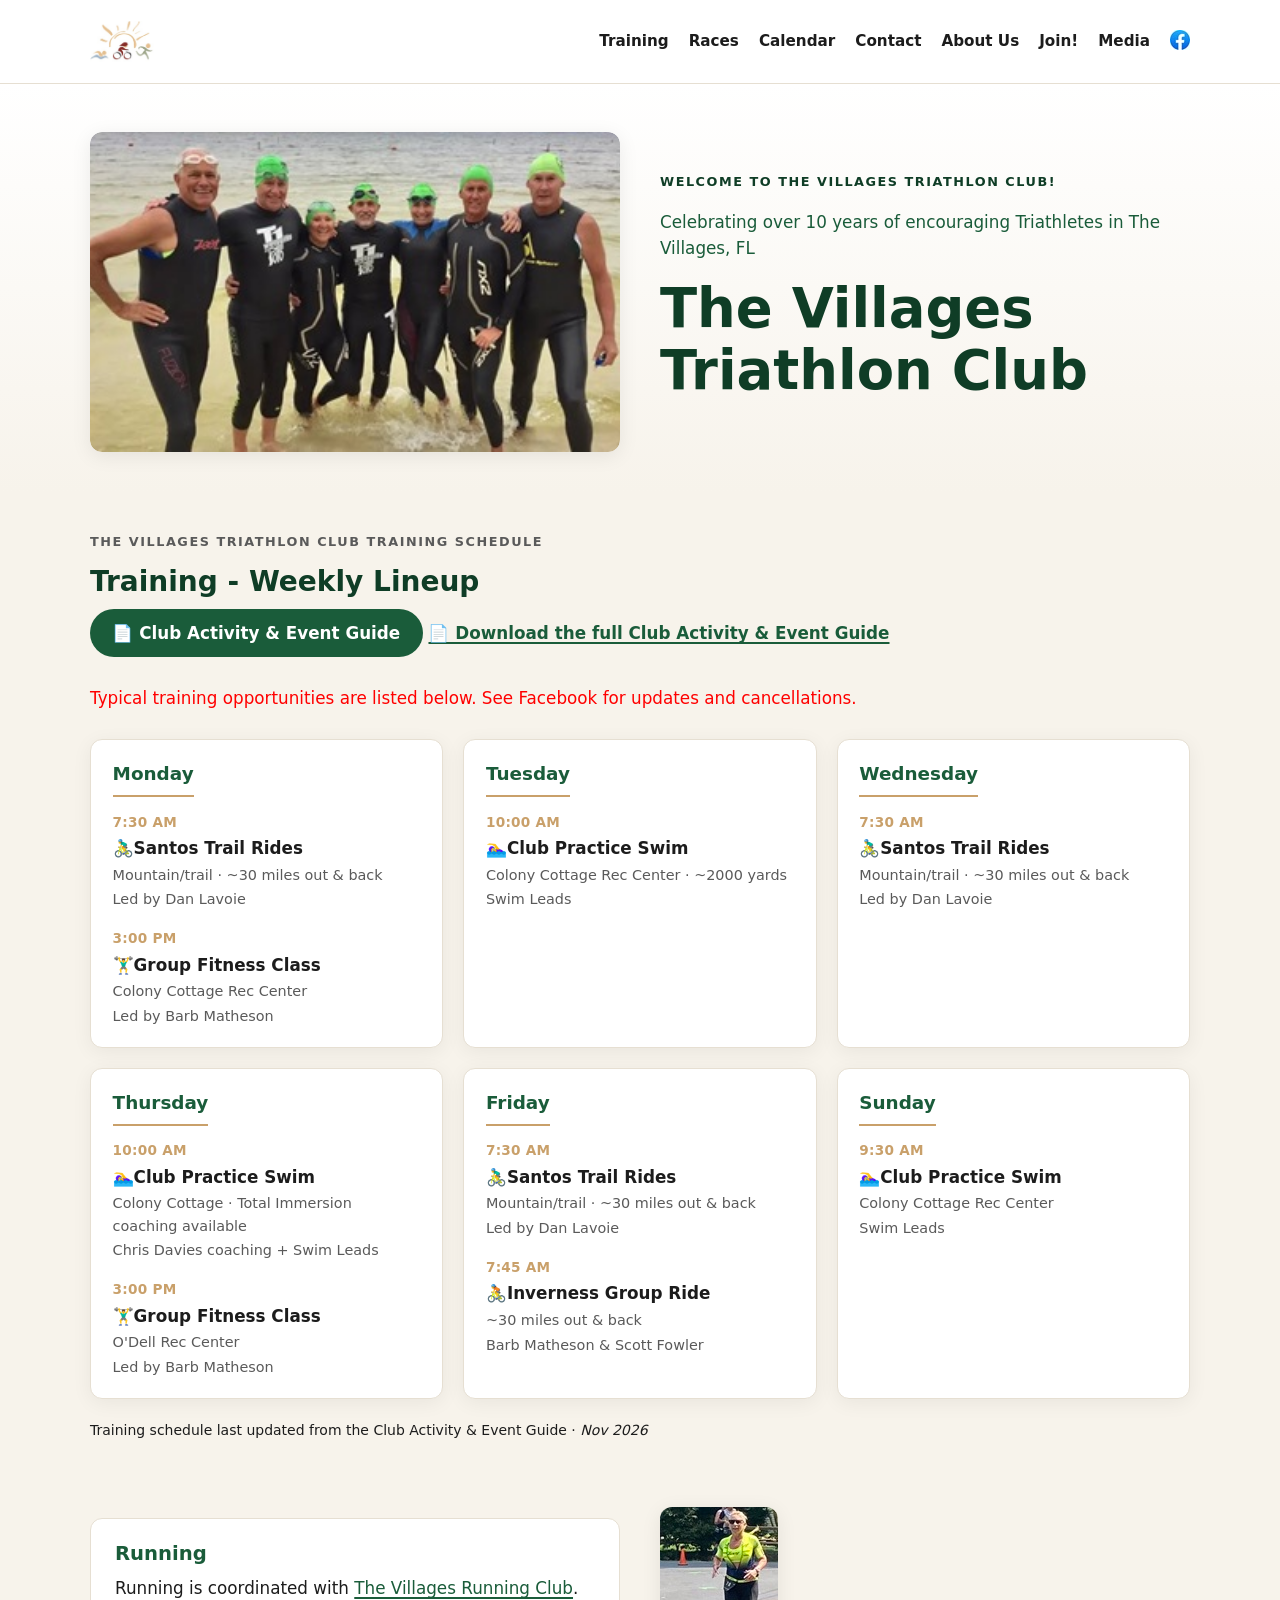
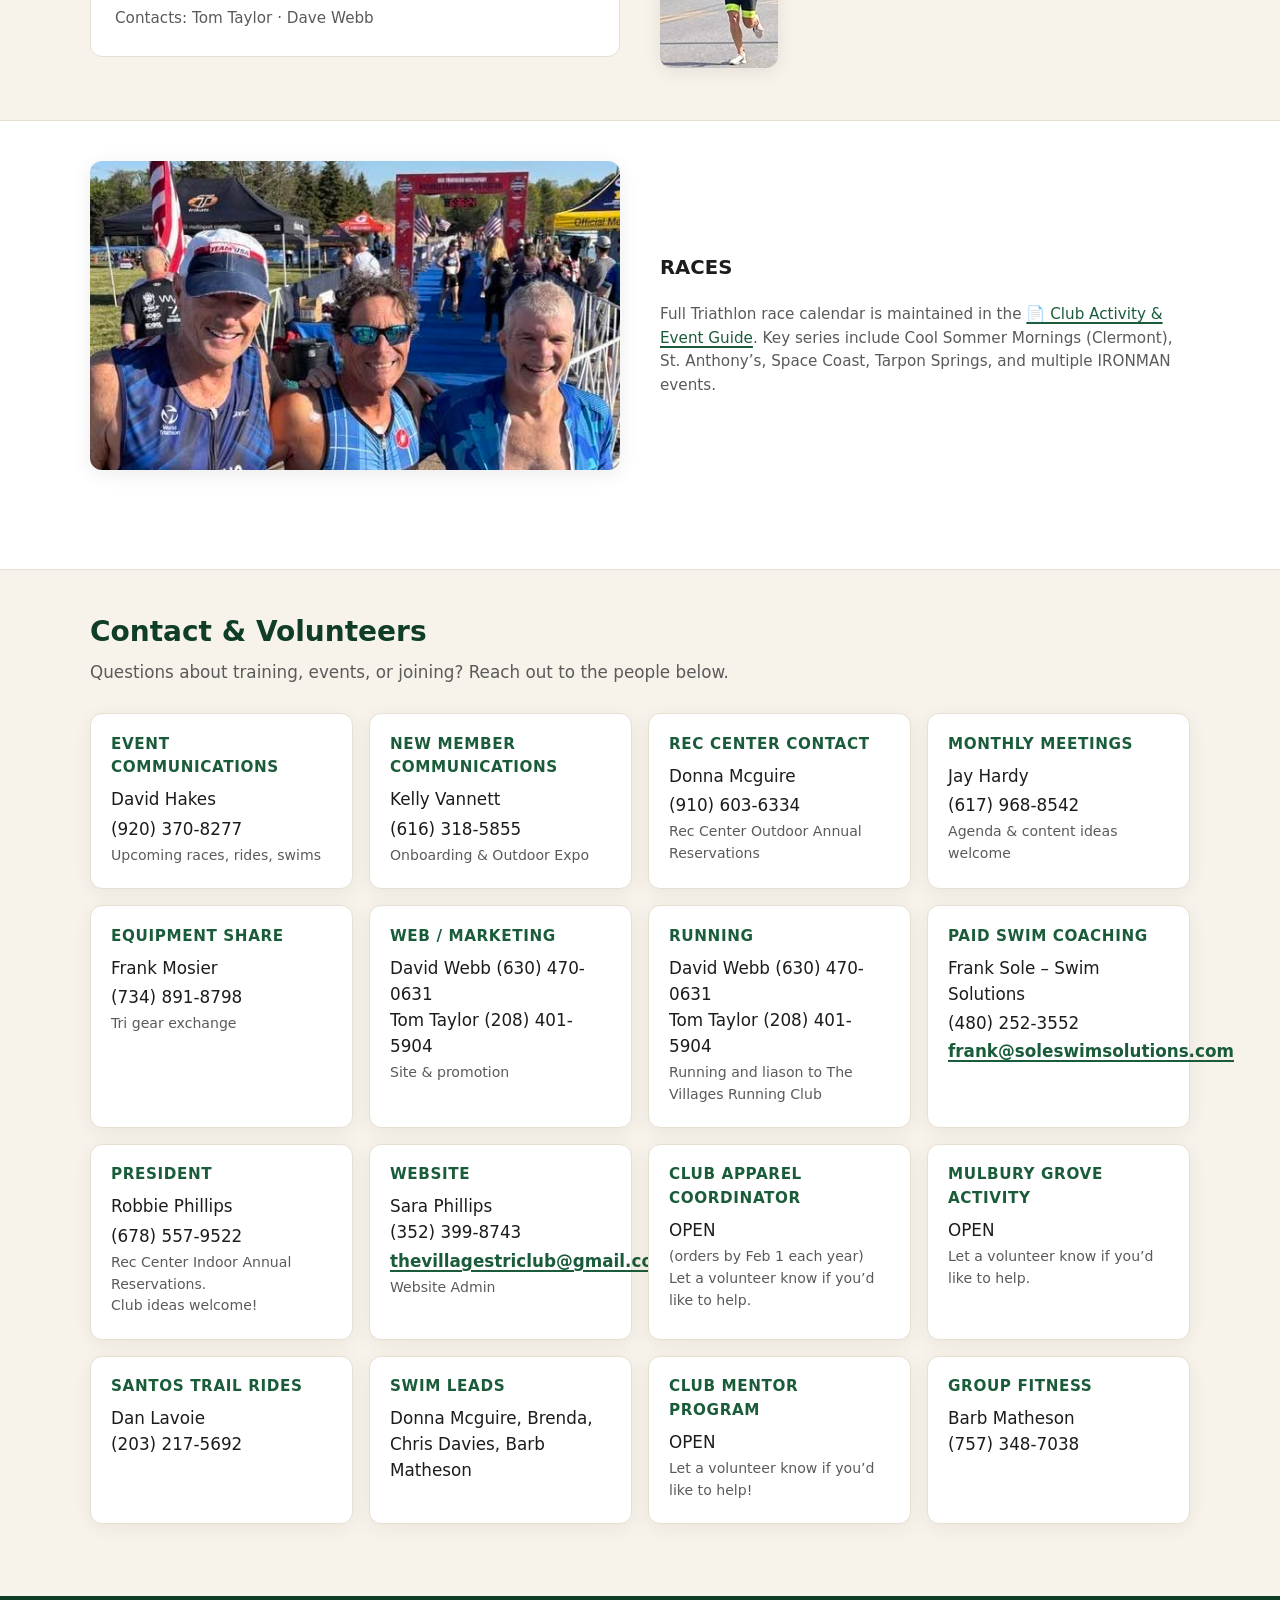
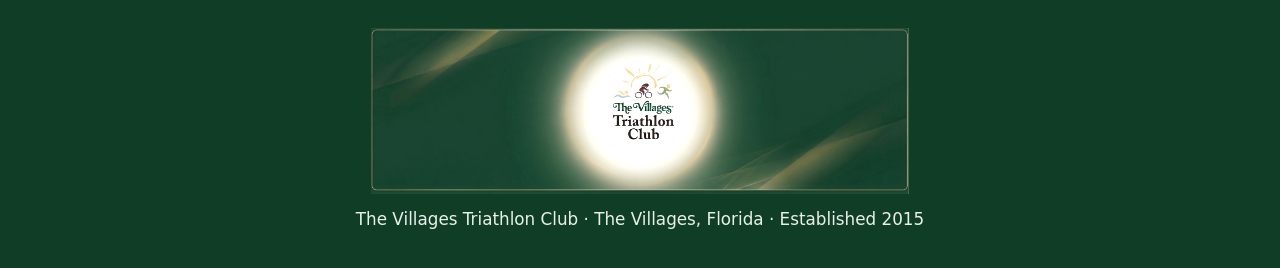
==== index.html @ 9a983a46 "Modify training schedule display in index.html Updated the training schedule text and formatting in " ====
<!DOCTYPE html>
<html lang="en">
<head>
  <meta charset="UTF-8">
  <meta name="viewport" content="width=device-width, initial-scale=1.0">
  <title>The Villages Triathlon Club</title>
  <meta name="description" content="The Villages Triathlon Club - Triathlon Club in The Villages, FL">
  <link rel="stylesheet" href="styles.css">
  <link rel="icon" href="trilogo1.jpg" type="image/jpeg">
</head>

<body>
  <header class="site-header">
    <div class="container header-inner">
      <a href="#" class="logo-link">
        <img src="trilogo1.jpg" alt="The Villages Triathlon Club logo" class="logo" width="180" height="180">
      </a>
<nav class="main-nav">
  <a href="#schedule">Training</a>
  <a href="#races">Races</a>
  <a href="calendar.html">Calendar</a>
  <a href="#contact">Contact</a>
  <a href="join.html#aboutus">About Us</a>
  <a href="join.html#join">Join!</a>
  <a href="media.html">Media</a>
  <a href="https://www.facebook.com/groups/670058983139397/" target="_blank" rel="noopener" class="facebook-link" title="Join us on Facebook">
      <img src="facebook.jfif" alt="Facebook" height="20" width="20">
  </a>
</nav>
    </div>
  </header>

  <main>
<section class="hero">
  <div class="container hero-grid">
<!-- LEFT COLUMN - photo slideshow -->
<div class="hero-photo">
  <div class="slideshow">
    <img src="clubpic1.jpeg" alt="The Villages Triathlon Club Tri" class="slide active">
    <img src="clubpic2.jpeg" alt="The Villages Triathlon Club photo" class="slide">
    <img src="clubpic3.jpeg" alt="The Villages Triathlon Club photo" class="slide">
    <img src="clubpic4.jpeg" alt="The Villages Triathlon Club photo" class="slide">
    <img src="clubpic5.jpeg" alt="The Villages Triathlon Club photo" class="slide">
    <img src="clubpic6.jpeg" alt="The Villages Triathlon Club group" class="slide">
    <img src="clubpic7.jpeg" alt="The Villages Triathlon Club members" class="slide">
    <img src="clubpic8.jpeg" alt="The Villages Triathlon Club picture" class="slide">
    <img src="clubpic9.jpeg" alt="The Villages Triathlon Club race" class="slide">
    <!-- Add more <img> lines for additional photos -->
  </div>
</div>

    <!-- RIGHT COLUMN - text -->
    <div class="hero-text">
      <p style="color:#0f3d26;" class="eyebrow">Welcome to The Villages Triathlon Club! </p>
      
      <p style="color:#1a5c3a;">Celebrating over 10 years of encouraging Triathletes in The Villages, FL</p>
      <h1>The Villages Triathlon Club</h1>
    
    </div>
  </div>
</section>

    <section id="schedule" class="schedule">
      <div class="container">
        <p class="eyebrow">THE VILLAGES TRIATHLON CLUB TRAINING SCHEDULE</p>
        <h2>Training - Weekly Lineup</h2>
        <p class="section-note"><b>
  <a href="https://raw.githubusercontent.com/thevillagestriclub/thevillagestriclub.github.io/main/Club%20Activity%20and%20Event%20Guide.docx" class="btn">📄 Club Activity &amp; Event Guide</a>
          <a href="https://raw.githubusercontent.com/thevillagestriclub/thevillagestriclub.github.io/main/Club%20Activity%20and%20Event%20Guide.docx" 
     download>
    📄 Download the full Club Activity &amp; Event Guide
  </a></b>
</p>
        <p class="section-note" style="color: red;">Typical training opportunities are listed below. See Facebook for updates and cancellations.</p>

        <div class="day-grid">
          <!-- Monday -->
          <article class="day-card">
            <h3>Monday</h3>
            <ul class="activity-list">
              <li>
                <span class="time">7:30 AM</span>
                <strong>🚴‍♂️Santos Trail Rides</strong>
                <span class="detail">Mountain/trail · ~30 miles out &amp; back</span>
                <span class="lead">Led by Dan Lavoie</span>
              </li>
              <li>
                <span class="time">3:00 PM</span>
                <strong>🏋️‍♂️Group Fitness Class</strong>
                <span class="detail">Colony Cottage Rec Center</span>
                <span class="lead">Led by Barb Matheson</span>
              </li>
            </ul>
          </article>

          <!-- Tuesday -->
          <article class="day-card">
            <h3>Tuesday</h3>
            <ul class="activity-list">
              <li>
                <span class="time">10:00 AM</span>
                <strong>🏊‍♀️Club Practice Swim</strong>
                <span class="detail">Colony Cottage Rec Center · ~2000 yards</span>
                <span class="lead">Swim Leads</span>
              </li>
            </ul>
          </article>

          <!-- Wednesday -->
          <article class="day-card">
            <h3>Wednesday</h3>
            <ul class="activity-list">
              <li>
                <span class="time">7:30 AM</span>
                <strong>🚴‍♂️Santos Trail Rides</strong>
                <span class="detail">Mountain/trail · ~30 miles out &amp; back</span>
                <span class="lead">Led by Dan Lavoie</span>
              </li>
            </ul>
          </article>

          <!-- Thursday -->
          <article class="day-card">
            <h3>Thursday</h3>
            <ul class="activity-list">
              <li>
                <span class="time">10:00 AM</span>
                <strong>🏊‍♀️Club Practice Swim</strong>
                <span class="detail">Colony Cottage · Total Immersion coaching available</span>
                <span class="lead">Chris Davies coaching + Swim Leads</span>
              </li>
              <li>
                <span class="time">3:00 PM</span>
                <strong>🏋️‍♂️Group Fitness Class</strong>
                <span class="detail">O'Dell Rec Center</span>
                <span class="lead">Led by Barb Matheson</span>
              </li>
            </ul>
          </article>

          <!-- Friday -->
          <article class="day-card">
            <h3>Friday</h3>
            <ul class="activity-list">
              <li>
                <span class="time">7:30 AM</span>
                <strong>🚴‍♂️Santos Trail Rides</strong>
                <span class="detail">Mountain/trail · ~30 miles out &amp; back</span>
                <span class="lead">Led by Dan Lavoie</span>
              </li>
              <li>
                <span class="time">7:45 AM</span>
                <strong>🚴Inverness Group Ride</strong>
                <span class="detail">~30 miles out &amp; back</span>
                <span class="lead">Barb Matheson &amp; Scott Fowler</span>
              </li>
            </ul>
          </article>

          <!-- Sunday -->
          <article class="day-card">
            <h3>Sunday</h3>
            <ul class="activity-list">
              <li>
                <span class="time">9:30 AM</span>
                <strong>🏊‍♀️Club Practice Swim</strong>
                <span class="detail">Colony Cottage Rec Center</span>
                <span class="lead">Swim Leads</span>
              </li>
            </ul>
          </article>
        </div>

    <!-- UPDATE ME Event Guide last updated Date here - text -->
    <!-- UPDATE ME Event Guide last updated Date here - text -->
      
      <p class="small" color="dark-green";><small>Training schedule last updated from the Club Activity &amp; Event Guide · <i>Nov 2026</i></small></p>
   
    <!-- UPDATE ME Event Guide last updated Date here - text -->
    <!-- UPDATE ME Event Guide last updated Date here - text -->     
    
</section>

    
<section id="running" class="running">
  <div class="container hero-grid">

    <!-- LEFT COLUMN - text -->
    <div class="run-note">
      <h3>Running</h3>
      <p>Running is coordinated with <a href="https://thevillagesrunningclub.com/calendar/" target="_blank" rel="noopener">The Villages Running Club</a>. </p>
      <p class="contacts">Contacts: Tom Taylor · Dave Webb</p>
    </div>

    <!-- RIGHT COLUMN - photo -->
    <div class="hero-photo"><img src="clubrun.jpg" alt="Club member running" style="height: 161px; width: auto; object-fit: cover; border-radius: 12px;">
    </div>

  </div>
</section>

<section id="running" class="running">
<br>&nbsp;
</section>
    <section id="races" class="races">


  <div class="container hero-grid">
    <!-- LEFT COLUMN - photo -->
    <div class="hero-photo">
      <img src="clubrace.jpg" alt="Club members at Clermont Tri">
    </div>

    <!-- RIGHT COLUMN - text -->
    <div class="hero-text">
      <p class="eyebrow"><h3>RACES</h3></p>
<p class="more-races">Full Triathlon race calendar is maintained in the <a href="https://raw.githubusercontent.com/thevillagestriclub/thevillagestriclub.github.io/main/Club%20Activity%20and%20Event%20Guide.docx" 
     download>
    📄 Club Activity &amp; Event Guide</a>. Key series include Cool Sommer Mornings (Clermont), St. Anthony’s, Space Coast, Tarpon Springs, and multiple IRONMAN events.</p>
    </div>
      
      </div>
  
      
      <div>
    <P>&nbsp</P>
      </div>

    
    
    </section>

    <section id="contact" class="contact">
      <div class="container">
        <h2>Contact &amp; Volunteers</h2>
        <p class="section-note">Questions about training, events, or joining? Reach out to the people below.</p>

        <div class="contact-grid">
          <div class="contact-card">
            <h3>Event Communications</h3>
            <p>David Hakes</p>
            (920) 370-8277
            <p class="role">Upcoming races, rides, swims</p>
          </div>
          <div class="contact-card">
            <h3>New Member Communications</h3>
            <p>Kelly Vannett</p>
            (616) 318-5855
            <p class="role">Onboarding &amp; Outdoor Expo</p>
          </div>
          <div class="contact-card">
            <h3>Rec Center Contact</h3>
            <p>Donna Mcguire</p>
            (910) 603-6334
            <p class="role">Rec Center Outdoor Annual Reservations</p>
          </div>
          <div class="contact-card">
            <h3>Monthly Meetings</h3>
            <p>Jay Hardy</p>
            (617) 968-8542
            <p class="role">Agenda &amp; content ideas welcome</p>
          </div>
          <div class="contact-card">
            <h3>Equipment Share</h3>
            <p>Frank Mosier</p>
            (734) 891-8798
            <p class="role">Tri gear exchange</p>
          </div>
          <div class="contact-card">
            <h3>Web / Marketing</h3>
            <p>David Webb (630) 470-0631<BR>  
Tom Taylor (208) 401-5904 
            </p>
            <p class="role">Site &amp; promotion</p>
          </div>

          <div class="contact-card">
            <h3>Running</h3>
            <p>David Webb (630) 470-0631<BR>  
Tom Taylor (208) 401-5904 
            </p>
            <p class="role">Running and liason to The Villages Running Club</p>
          </div>
          
          
          <div class="contact-card">
            <h3>Paid Swim Coaching</h3>
            <p>Frank Sole – Swim Solutions</p>
            (480) 252-3552
            <a href="mailto:frank@soleswimsolutions.com">frank@soleswimsolutions.com</a>
          </div>

          <div class="contact-card">
            <h3>President</h3>
            <p>Robbie Phillips</p>
            (678) 557-9522
            <p class="role">Rec Center Indoor Annual Reservations.<br>Club ideas welcome!</p>
          </div>

          <div class="contact-card">
            <h3>Website</h3>
            <p>Sara Phillips<br>(352) 399-8743<br>
              <a href="mailto:thevillagestriclub@gmail.com">thevillagestriclub@gmail.com</a></p>
            <p class="role">Website Admin</p>
          </div>


          <div class="contact-card">
            <h3>Club apparel coordinator </h3>
            <p>OPEN</p>
            <p class="role">(orders by Feb 1 each year)<BR>Let a volunteer know if you’d like to help.</p>
          </div>

          <div class="contact-card">
            <h3>Mulbury Grove activity </h3>
            <p>OPEN</p>
            <p class="role">Let a volunteer know if you’d like to help.</p>
          </div>


          <div class="contact-card">
            <h3>Santos Trail Rides </h3>
            <p>Dan Lavoie <br>(203) 217-5692</p>
            
          </div>

          <div class="contact-card">
            <h3>Swim Leads</h3>
            <p>Donna Mcguire, Brenda, Chris Davies, Barb Matheson</p>
            
          </div>
          
          
          
          <div class="contact-card">
            <h3>Club Mentor Program </h3>
            <p>OPEN</p>
            <p class="role">Let a volunteer know if you’d like to help!</p>
          </div>


          <div class="contact-card">
            <h3>Group Fitness </h3>
            <p>Barb Matheson <br> (757) 348-7038</p>
          </div>

          
          
        </div>

      </div>
    </section>
  </main>

  <footer class="site-footer">
    <div class="container">
      <img src="thevillagestriathlonclublogo.jpg" alt="" class="footer-logo">
      <p>The Villages Triathlon Club · The Villages, Florida · Established 2015</p>

    </div>
  </footer>

<script>
  // Simple slideshow - changes every 7 seconds
  const slides = document.querySelectorAll('.slideshow .slide');
  let current = 0;

  function nextSlide() {
    slides[current].classList.remove('active');
    current = (current + 1) % slides.length;
    slides[current].classList.add('active');
  }

  // Change image every 7 seconds (7000 milliseconds)
  setInterval(nextSlide, 7000);
</script>



</body>
</html>
---- styles.css ----
/* The Villages Triathlon Club – simple static styles */

:root {
  --green: #1a5c3a;
  --green-dark: #0f3d26;
  --gold: #c9a06a;
  --sand: #f7f3eb;
  --ink: #1c1c1c;
  --muted: #5a5a5a;
  --card: #ffffff;
  --border: #e6dfd2;
  --radius: 12px;
  --shadow: 0 4px 20px rgba(0, 0, 0, 0.06);
  --max: 1100px;
}

*,
*::before,
*::after {
  box-sizing: border-box;
}

html {
  scroll-behavior: smooth;
}

body {
  margin: 0;
  font-family: system-ui, -apple-system, "Segoe UI", Roboto, "Helvetica Neue", Arial, sans-serif;
  color: var(--ink);
  background: var(--sand);
  line-height: 1.55;
  font-size: 1.05rem;
}

img {
  max-width: 100%;
  height: auto;
  display: block;
}

a {
  color: var(--green);
  text-decoration-thickness: 1.5px;
  text-underline-offset: 3px;
}

a:hover {
  color: var(--green-dark);
}

.container {
  width: min(100% - 2rem, var(--max));
  margin-inline: auto;
}

/* Header */
.site-header {
  background: #fff;
  border-bottom: 1px solid var(--border);
  position: sticky;
  top: 0;
  z-index: 10;
}

.header-inner {
  display: flex;
  align-items: center;
  justify-content: space-between;
  gap: 1rem;
  padding: 0.6rem 0;
}

.logo {
  width: 64px;
  height: 64px;
  object-fit: contain;
}

.main-nav {
  display: flex;
  gap: 1.25rem;
  flex-wrap: wrap;
}

.main-nav a {
  font-weight: 600;
  text-decoration: none;
  color: var(--ink);
  font-size: 0.95rem;
}

.main-nav a:hover {
  color: var(--green);
}

/* Hero */
.hero {
  padding: 3rem 0 2.5rem;
  text-align: center;
  background: linear-gradient(180deg, #fff 0%, var(--sand) 100%);
}

.eyebrow {
  font-size: 0.8rem;
  letter-spacing: 0.12em;
  text-transform: uppercase;
  color: var(--muted);
  margin: 0 0 0.5rem;
  font-weight: 600;
}

.hero h1 {
  font-size: clamp(2.2rem, 5vw, 3.4rem);
  margin: 0 0 0.6rem;
  line-height: 1.15;
  color: var(--green-dark);
}

.lede {
  max-width: 32rem;
  margin: 0 auto 1.5rem;
  color: var(--muted);
  font-size: 1.15rem;
}

.btn {
  display: inline-block;
  background: var(--green);
  color: #fff !important;
  padding: 0.7rem 1.4rem;
  border-radius: 999px;
  font-weight: 600;
  text-decoration: none;
  transition: background 0.15s ease;
}

.btn:hover {
  background: var(--green-dark);
}

/* Schedule */
.schedule {
  padding: 2.5rem 0 3rem;
}

.schedule h2,
.races h2,
.contact h2 {
  font-size: 1.75rem;
  margin: 0 0 0.35rem;
  color: var(--green-dark);
}

.section-note {
  color: var(--muted);
  margin: 0 0 1.75rem;
}

.day-grid {
  display: grid;
  grid-template-columns: repeat(auto-fill, minmax(280px, 1fr));
  gap: 1.25rem;
}

.day-card {
  background: var(--card);
  border: 1px solid var(--border);
  border-radius: var(--radius);
  padding: 1.25rem 1.35rem;
  box-shadow: var(--shadow);
}

.day-card h3 {
  margin: 0 0 0.9rem;
  font-size: 1.15rem;
  color: var(--green);
  border-bottom: 2px solid var(--gold);
  padding-bottom: 0.4rem;
  display: inline-block;
}

.activity-list {
  list-style: none;
  margin: 0;
  padding: 0;
  display: flex;
  flex-direction: column;
  gap: 1.1rem;
}

.activity-list li {
  display: flex;
  flex-direction: column;
  gap: 0.15rem;
}

.time {
  font-size: 0.85rem;
  font-weight: 700;
  color: var(--gold);
  letter-spacing: 0.02em;
}

.activity-list strong {
  font-size: 1.05rem;
}

.detail,
.lead {
  font-size: 0.9rem;
  color: var(--muted);
}

.run-note {
  margin-top: 2rem;
  background: #fff;
  border: 1px solid var(--border);
  border-radius: var(--radius);
  padding: 1.25rem 1.5rem;
}

.run-note h3 {
  margin: 0 0 0.4rem;
  color: var(--green);
}

.run-note p {
  margin: 0.35rem 0;
}

.contacts {
  font-size: 0.95rem;
  color: var(--muted);
}

/* Races */
.races {
  padding: 2.5rem 0;
  background: #fff;
  border-block: 1px solid var(--border);
}

.race-highlights {
  display: grid;
  grid-template-columns: repeat(auto-fit, minmax(260px, 1fr));
  gap: 1rem;
  margin-bottom: 1.5rem;
}

.race-card {
  background: var(--sand);
  border-radius: var(--radius);
  padding: 1.1rem 1.25rem;
  display: flex;
  flex-direction: column;
  gap: 0.25rem;
}

.race-date {
  font-size: 0.85rem;
  font-weight: 700;
  color: var(--green);
}

.location,
.member {
  font-size: 0.9rem;
  color: var(--muted);
}

.more-races {
  color: var(--muted);
  font-size: 0.95rem;
  margin: 0;
}

/* Contact */
.contact {
  padding: 2.5rem 0 3rem;
}

.contact-grid {
  display: grid;
  grid-template-columns: repeat(auto-fill, minmax(240px, 1fr));
  gap: 1rem;
  margin-bottom: 1.5rem;
}

.contact-card {
  background: var(--card);
  border: 1px solid var(--border);
  border-radius: var(--radius);
  padding: 1.15rem 1.25rem;
  box-shadow: var(--shadow);
}

.contact-card h3 {
  margin: 0 0 0.4rem;
  font-size: 0.95rem;
  color: var(--green);
  text-transform: uppercase;
  letter-spacing: 0.04em;
}

.contact-card p {
  margin: 0.2rem 0;
}

.contact-card a {
  display: block;
  font-weight: 600;
  margin: 0.15rem 0;
}

.role {
  font-size: 0.88rem;
  color: var(--muted);
}

.volunteer-note {
  font-size: 0.95rem;
  color: var(--muted);
  background: #fff;
  border: 1px dashed var(--border);
  border-radius: var(--radius);
  padding: 1rem 1.25rem;
}

/* Footer */
.site-footer {
  background: var(--green-dark);
  color: #e8f0ea;
  text-align: center;
  padding: 2rem 0;
}

.footer-logo {
  width: 538px;
  height: 150px;
  max-width: 100%;   /* keeps it from overflowing on small screens */
  height: auto;      /* maintains aspect ratio if you only set width */
  margin: 0 auto 0.75rem;
  filter: brightness(1.1);
  display: block;
}

.site-footer p {
  margin: 0.25rem 0;
}

.site-footer .small {
  font-size: 0.85rem;
  opacity: 0.8;
}

/* Mobile tweaks */
@media (max-width: 600px) {
  .header-inner {
    flex-direction: column;
    align-items: flex-start;
  }

  .logo {
    width: 56px;
    height: 56px;
  }

  .hero {
    padding: 2rem 0;
  }

  .day-grid {
    grid-template-columns: 1fr;
  }
}

/* ===== Hero side-by-side layout ===== */
.hero-grid {
  display: grid;
  grid-template-columns: 1fr 1fr;
  gap: 2.5rem;
  align-items: center;
}

.hero-photo img {
  width: 100%;
  height: auto;
  border-radius: 12px;
  box-shadow: 0 4px 20px rgba(0,0,0,0.08);
  display: block;
}

.hero-text {
  text-align: left;
}

/* Stack on phones */
@media (max-width: 700px) {
  .hero-grid {
    grid-template-columns: 1fr;
    gap: 1.5rem;
  }
  .hero-text {
    text-align: center;
  }
}/* ===== Hero side-by-side layout ===== */
.hero-grid {
  display: grid;
  grid-template-columns: 1fr 1fr;
  gap: 2.5rem;
  align-items: center;
}

.hero-photo img {
  width: 100%;
  height: auto;
  border-radius: 12px;
  box-shadow: 0 4px 20px rgba(0,0,0,0.08);
  display: block;
}

.hero-text {
  text-align: left;
}

/* Stack on phones */
@media (max-width: 700px) {
  .hero-grid {
    grid-template-columns: 1fr;
    gap: 1.5rem;
  }
  .hero-text {
    text-align: center;
  }
}
/* Make section titles land just below the sticky header */
#schedule,
#races,
#aboutus,
#join,
#contact {
  scroll-margin-top: 90px;   /* adjust this number if needed */
}

/* Make the Running section columns line up in the middle */
#running .hero-grid {
  align-items: center;
}

#running .run-note {
  margin-top: 0;          /* removes any extra top spacing */
  height: fit-content;    /* keeps the box only as tall as its content */
}


/* ===== Simple slideshow ===== */
.slideshow {
  position: relative;
  width: 100%;
  height: 320px;          /* adjust height if you like */
  overflow: hidden;
  border-radius: 12px;
  box-shadow: 0 4px 20px rgba(0,0,0,0.08);
}

.slideshow .slide {
  position: absolute;
  top: 0;
  left: 0;
  width: 100%;
  height: 100%;
  object-fit: cover;
  opacity: 0;
  transition: opacity 1s ease-in-out;
}

.slideshow .slide.active {
  opacity: 1;
}
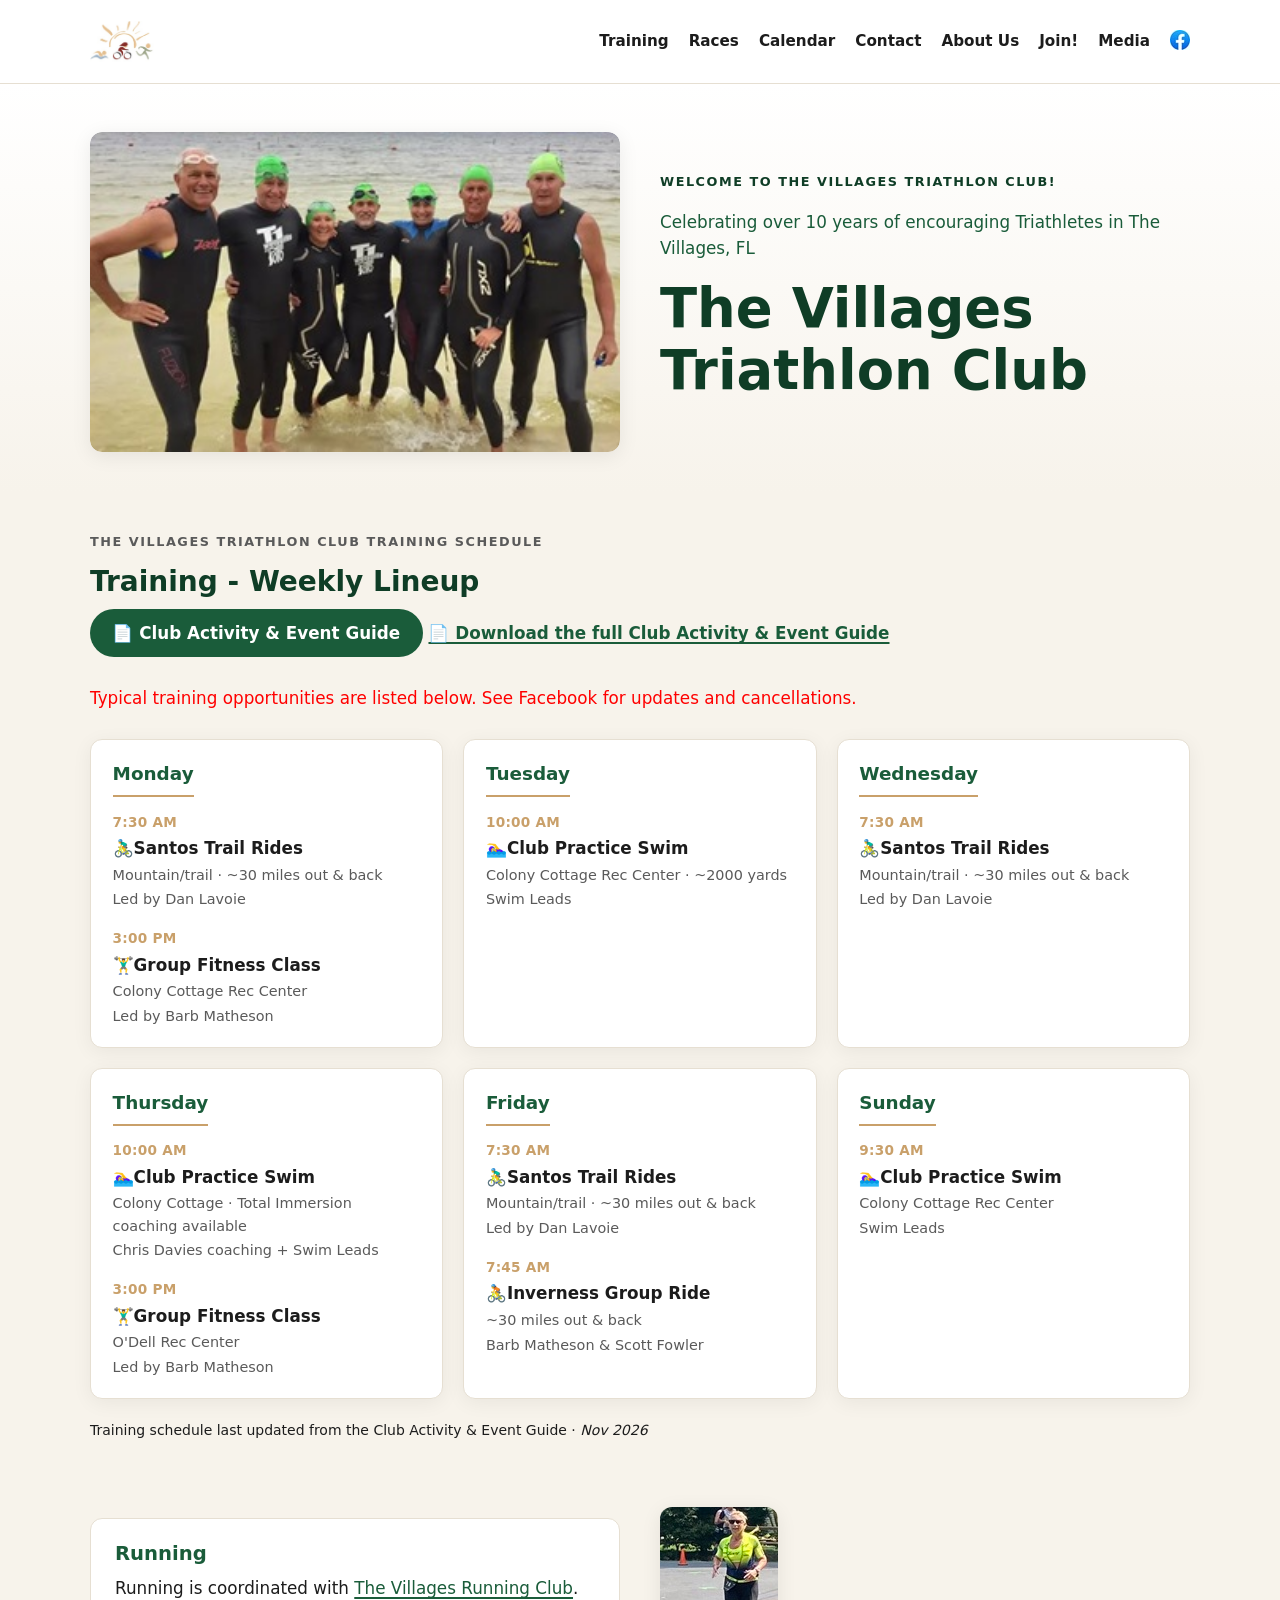
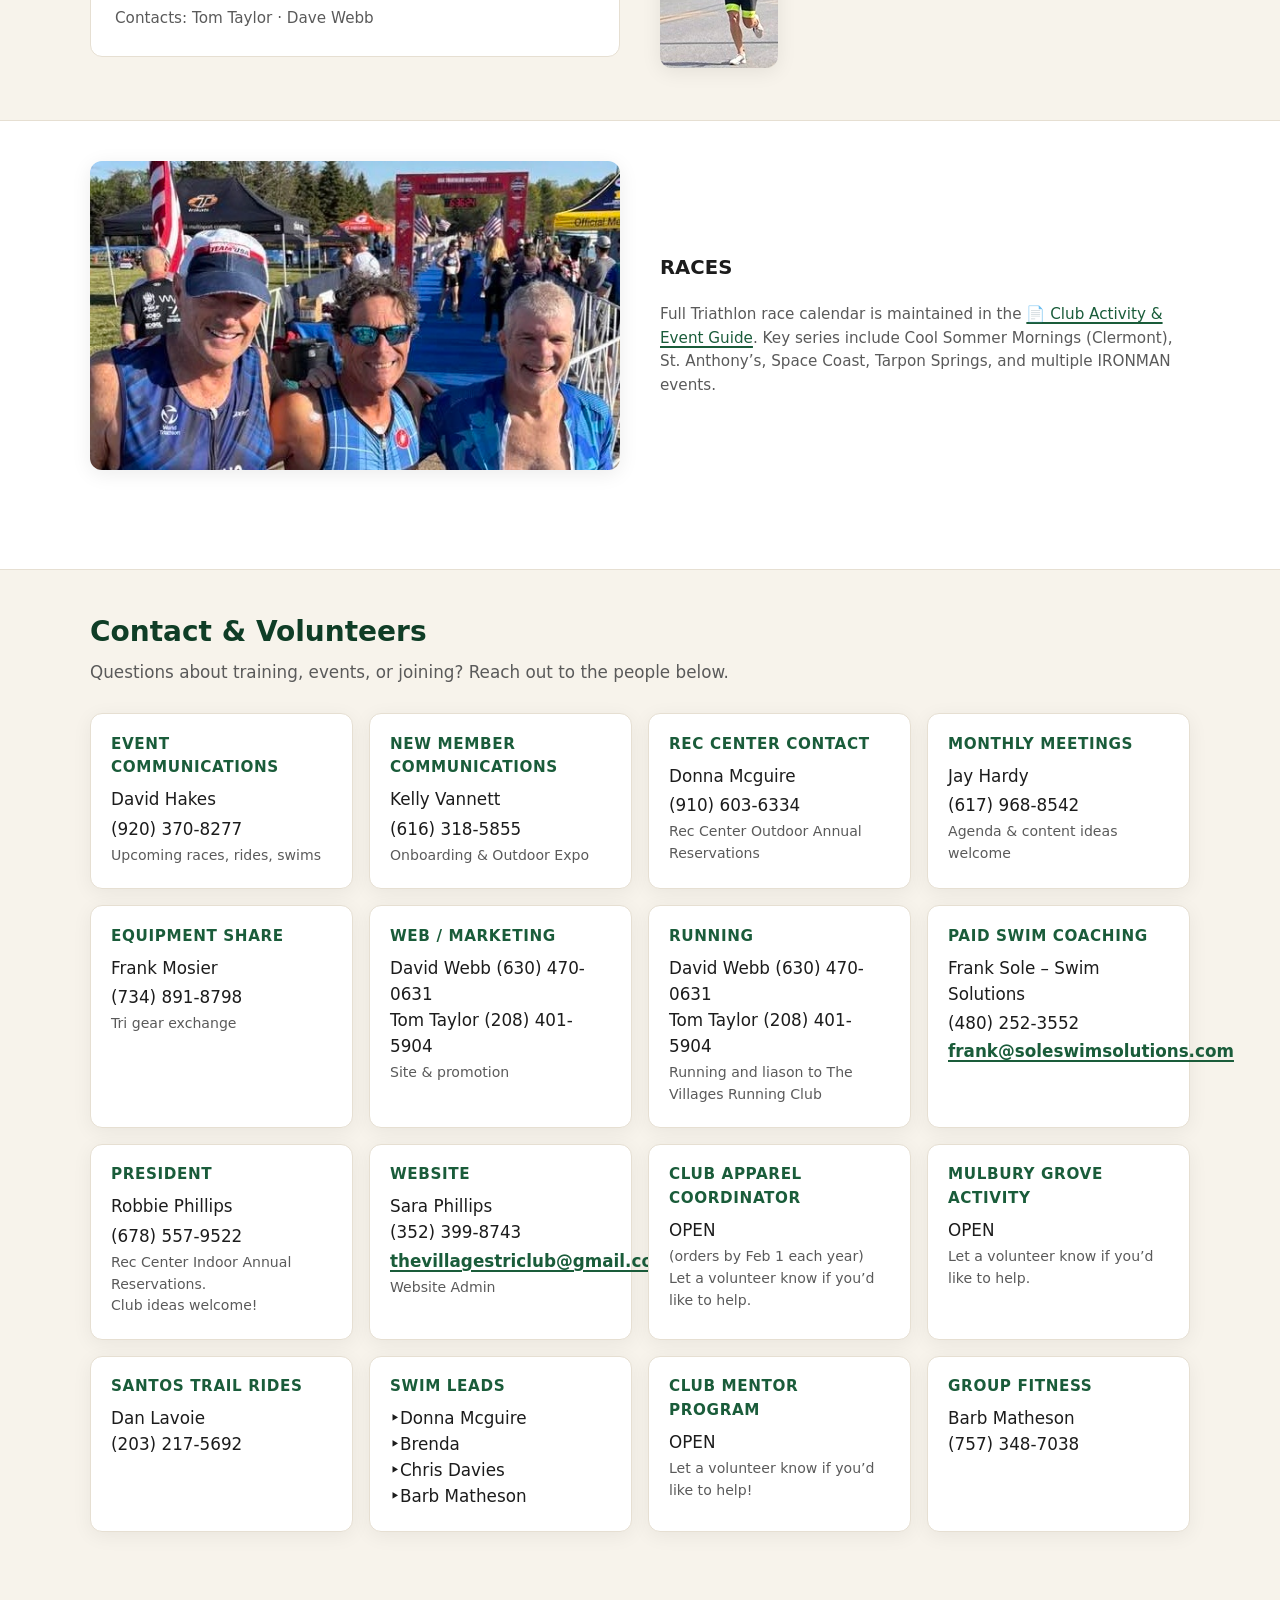
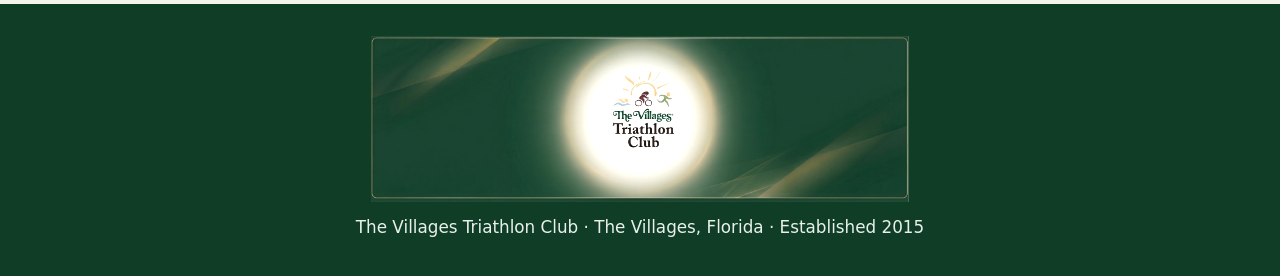
==== commit 54bc5d54: "Improve contact list formatting in index.html Updated contact names format for better readability." ====
--- a/index.html
+++ b/index.html
@@ -326,7 +326,7 @@
 
           <div class="contact-card">
             <h3>Swim Leads</h3>
-            <p>Donna Mcguire, Brenda, Chris Davies, Barb Matheson</p>
+            <p>‣Donna Mcguire<br>‣Brenda<br>‣Chris Davies<br>‣Barb Matheson</p>
             
           </div>
           
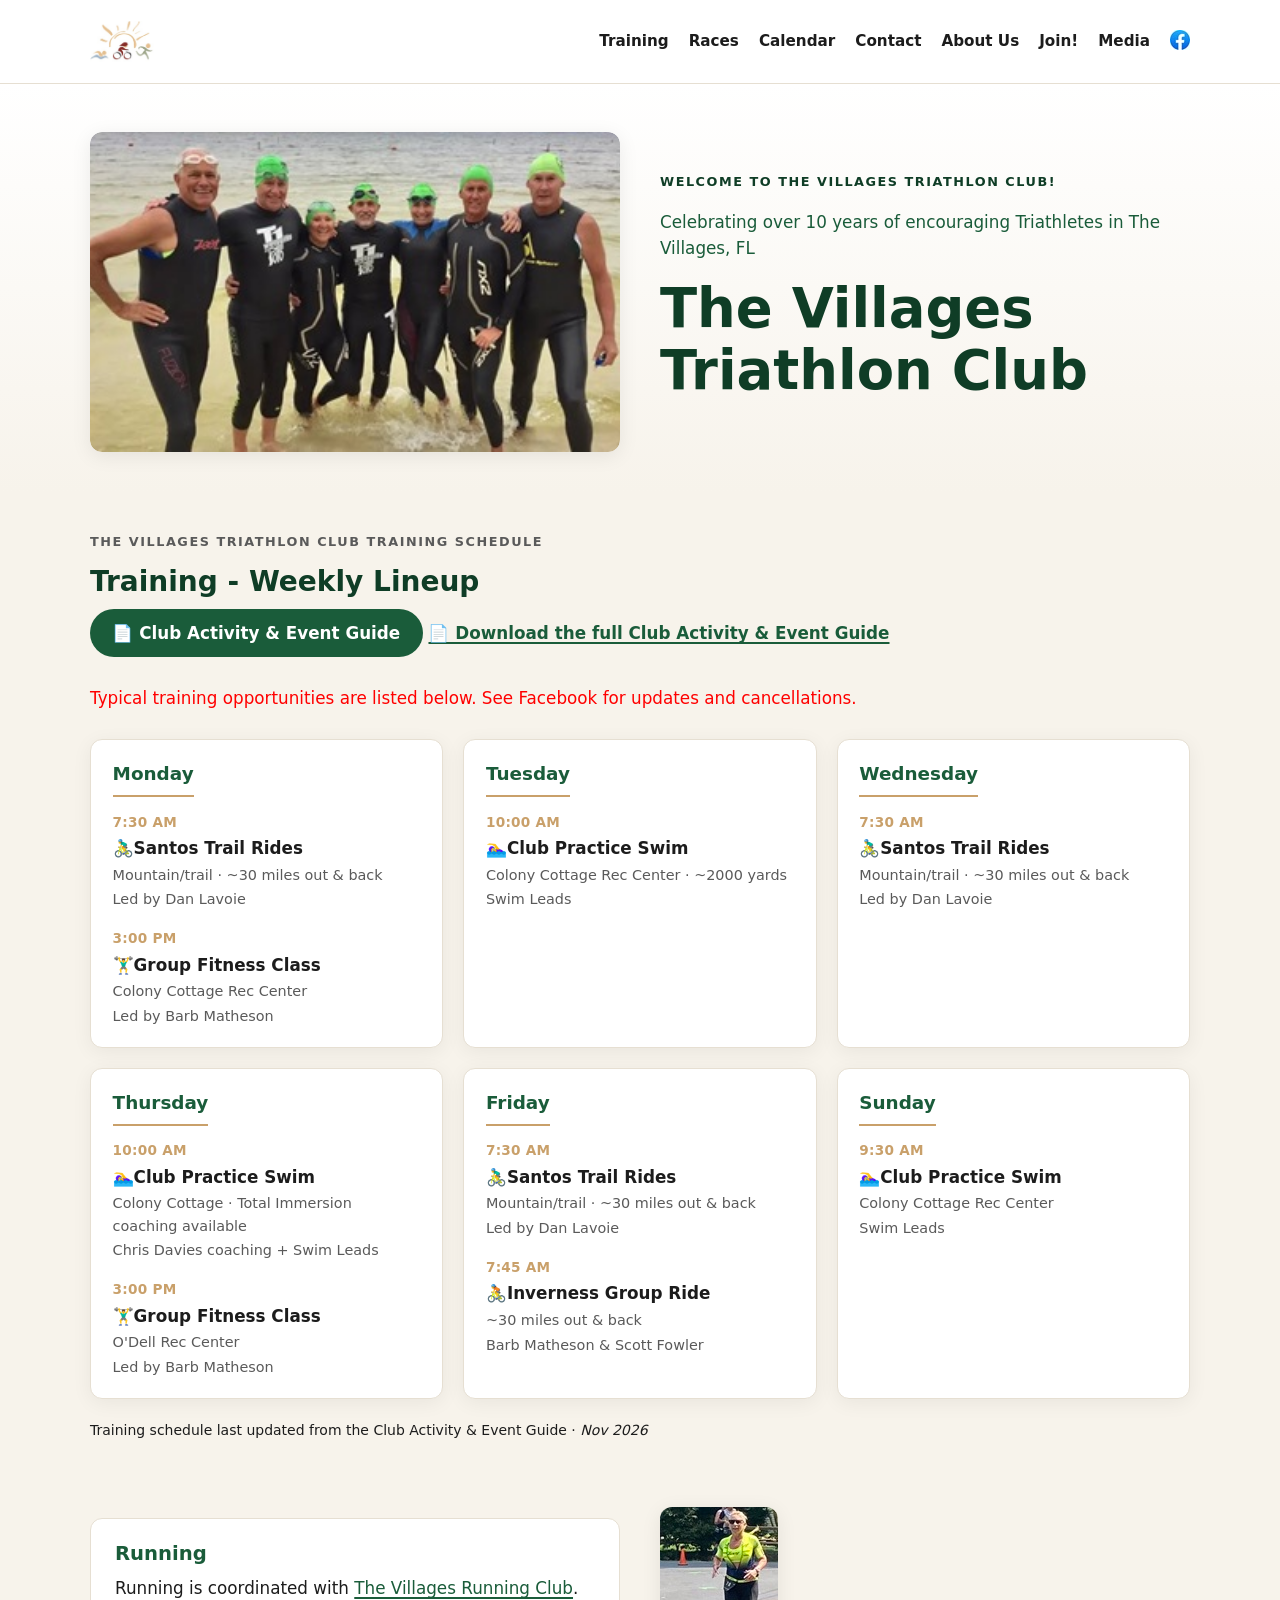
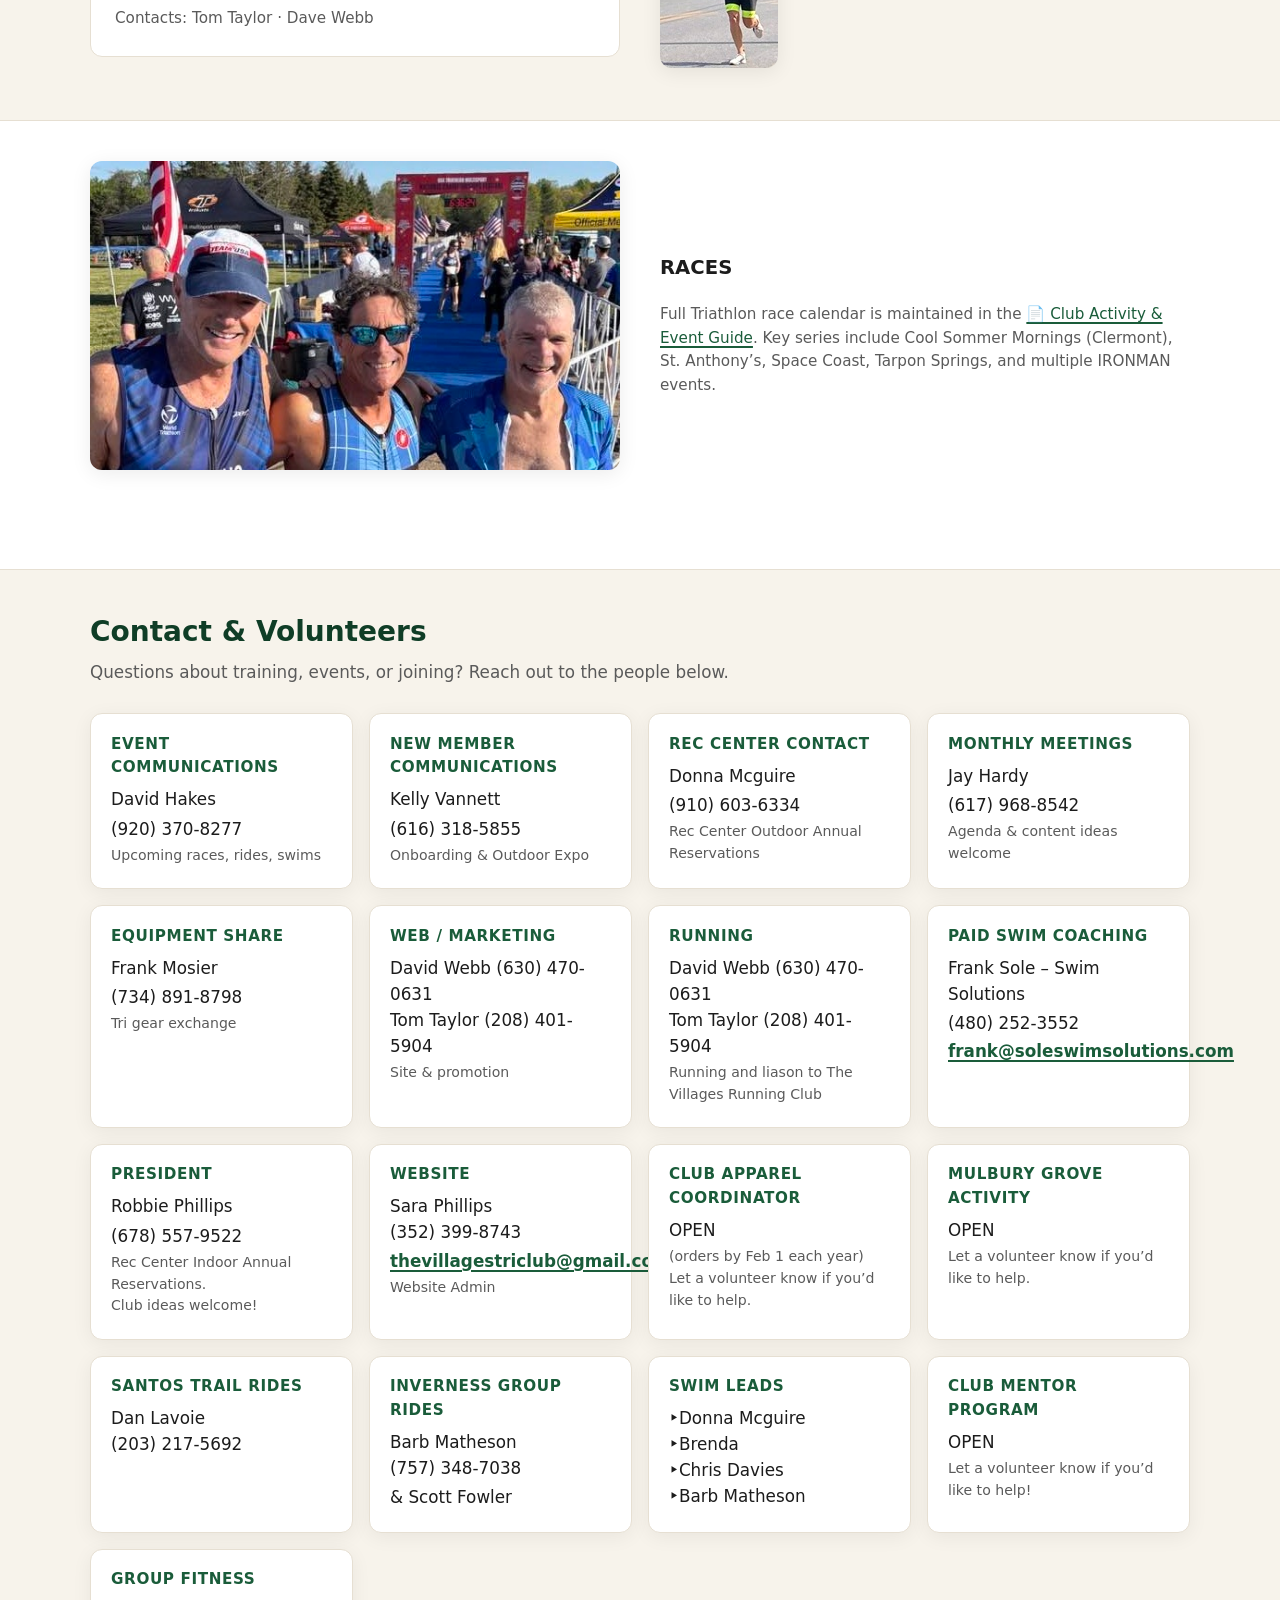
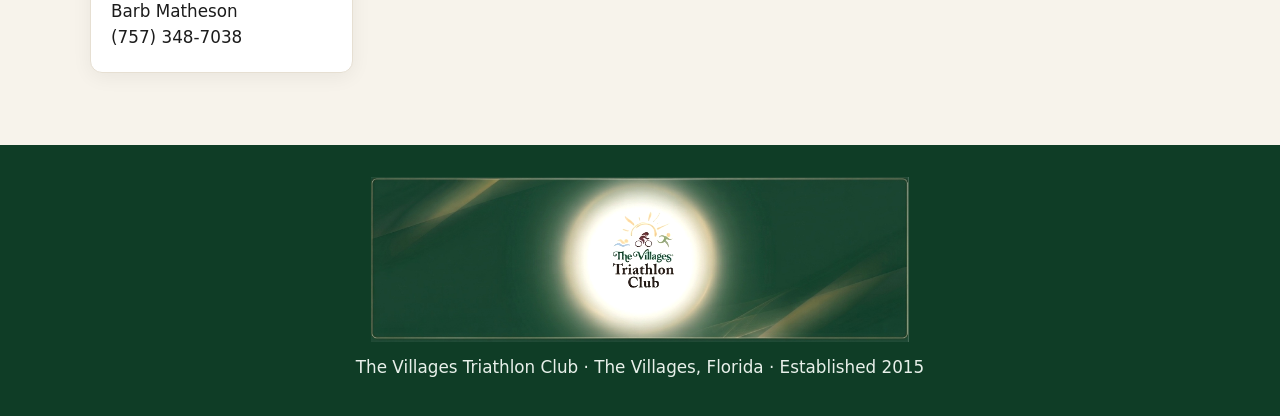
==== commit 1238657c: "Add contact card for Inverness Group Rides Added a new contact card for Inverness Group Rides with c" ====
--- a/index.html
+++ b/index.html
@@ -268,8 +268,7 @@
           </div>
           <div class="contact-card">
             <h3>Web / Marketing</h3>
-            <p>David Webb (630) 470-0631<BR>  
-Tom Taylor (208) 401-5904 
+            <p>David Webb (630) 470-0631<BR>  Tom Taylor (208) 401-5904 
             </p>
             <p class="role">Site &amp; promotion</p>
           </div>
@@ -324,6 +323,13 @@
             
           </div>
 
+
+         <div class="contact-card">
+            <h3>Inverness Group Rides </h3>
+            <p>Barb Matheson <BR>(757) 348-7038 <P>& Scott Fowler</p>
+            
+          </div>
+
           <div class="contact-card">
             <h3>Swim Leads</h3>
             <p>‣Donna Mcguire<br>‣Brenda<br>‣Chris Davies<br>‣Barb Matheson</p>
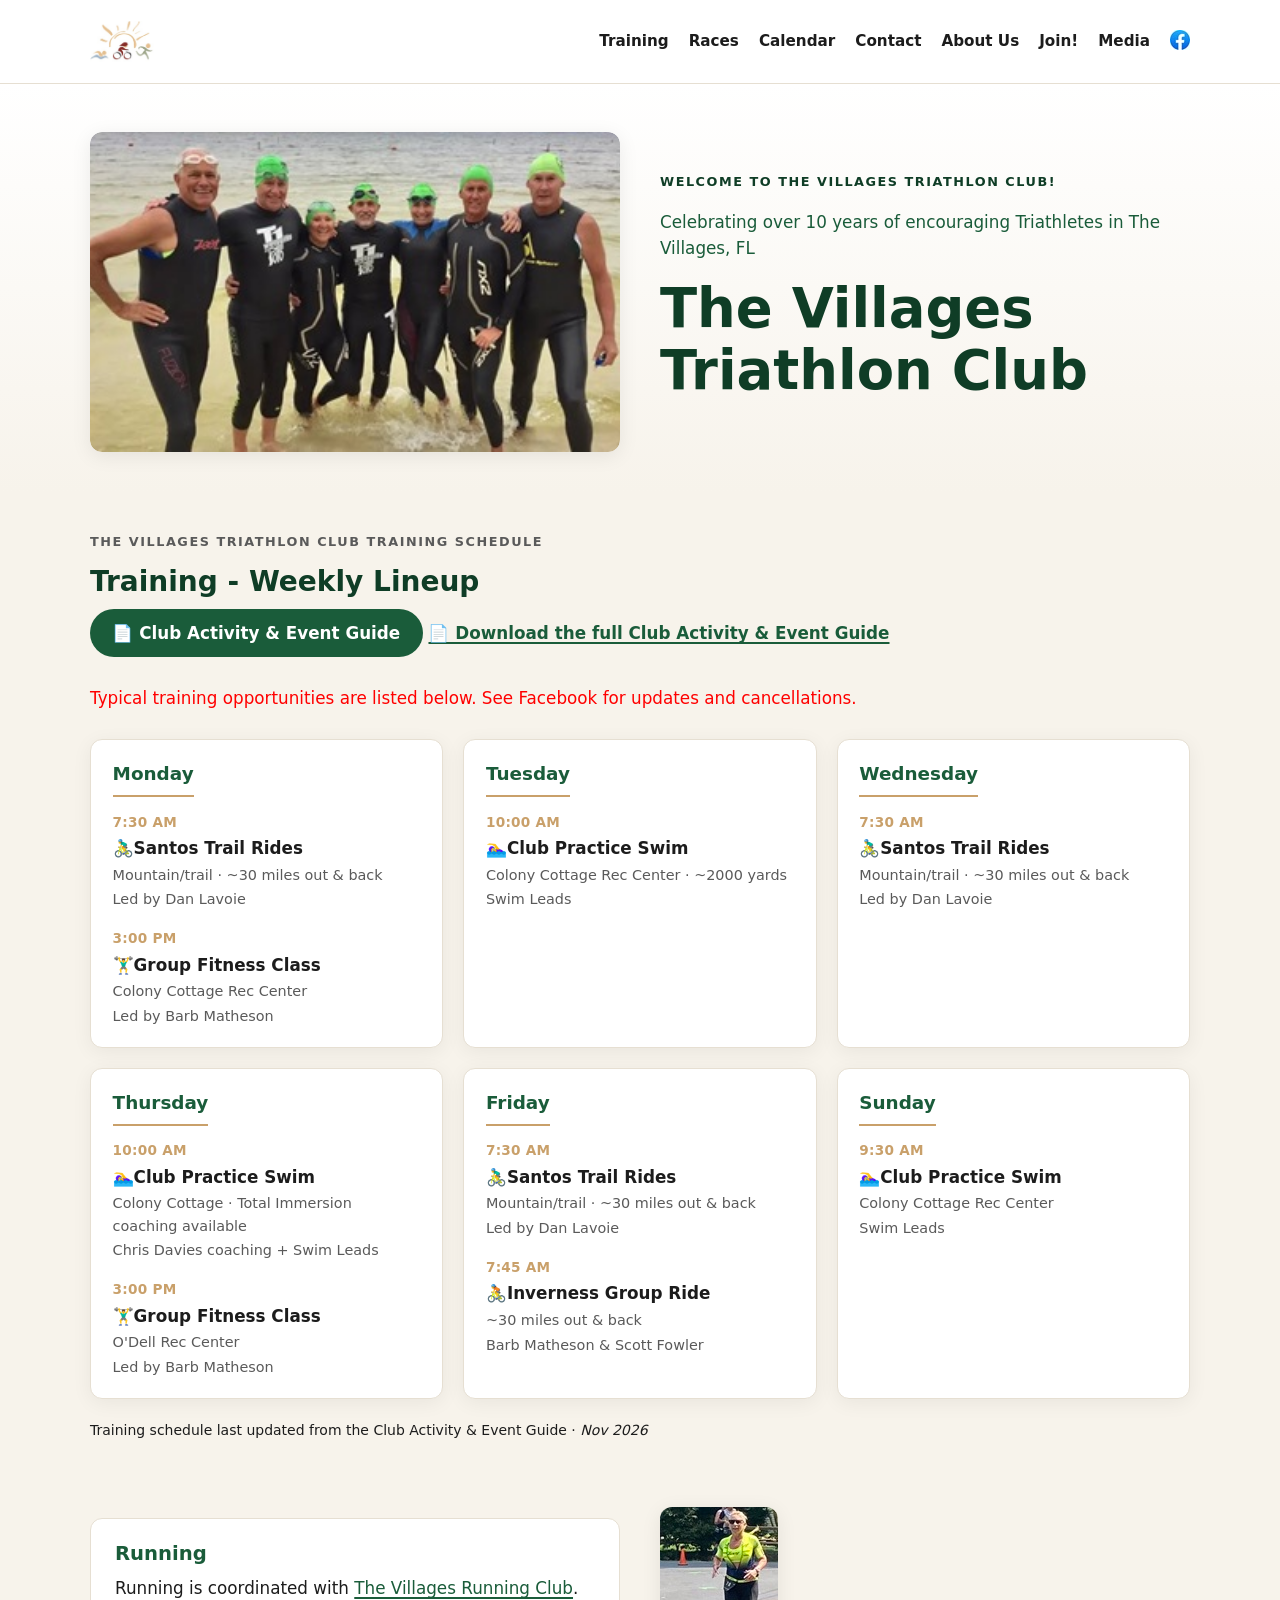
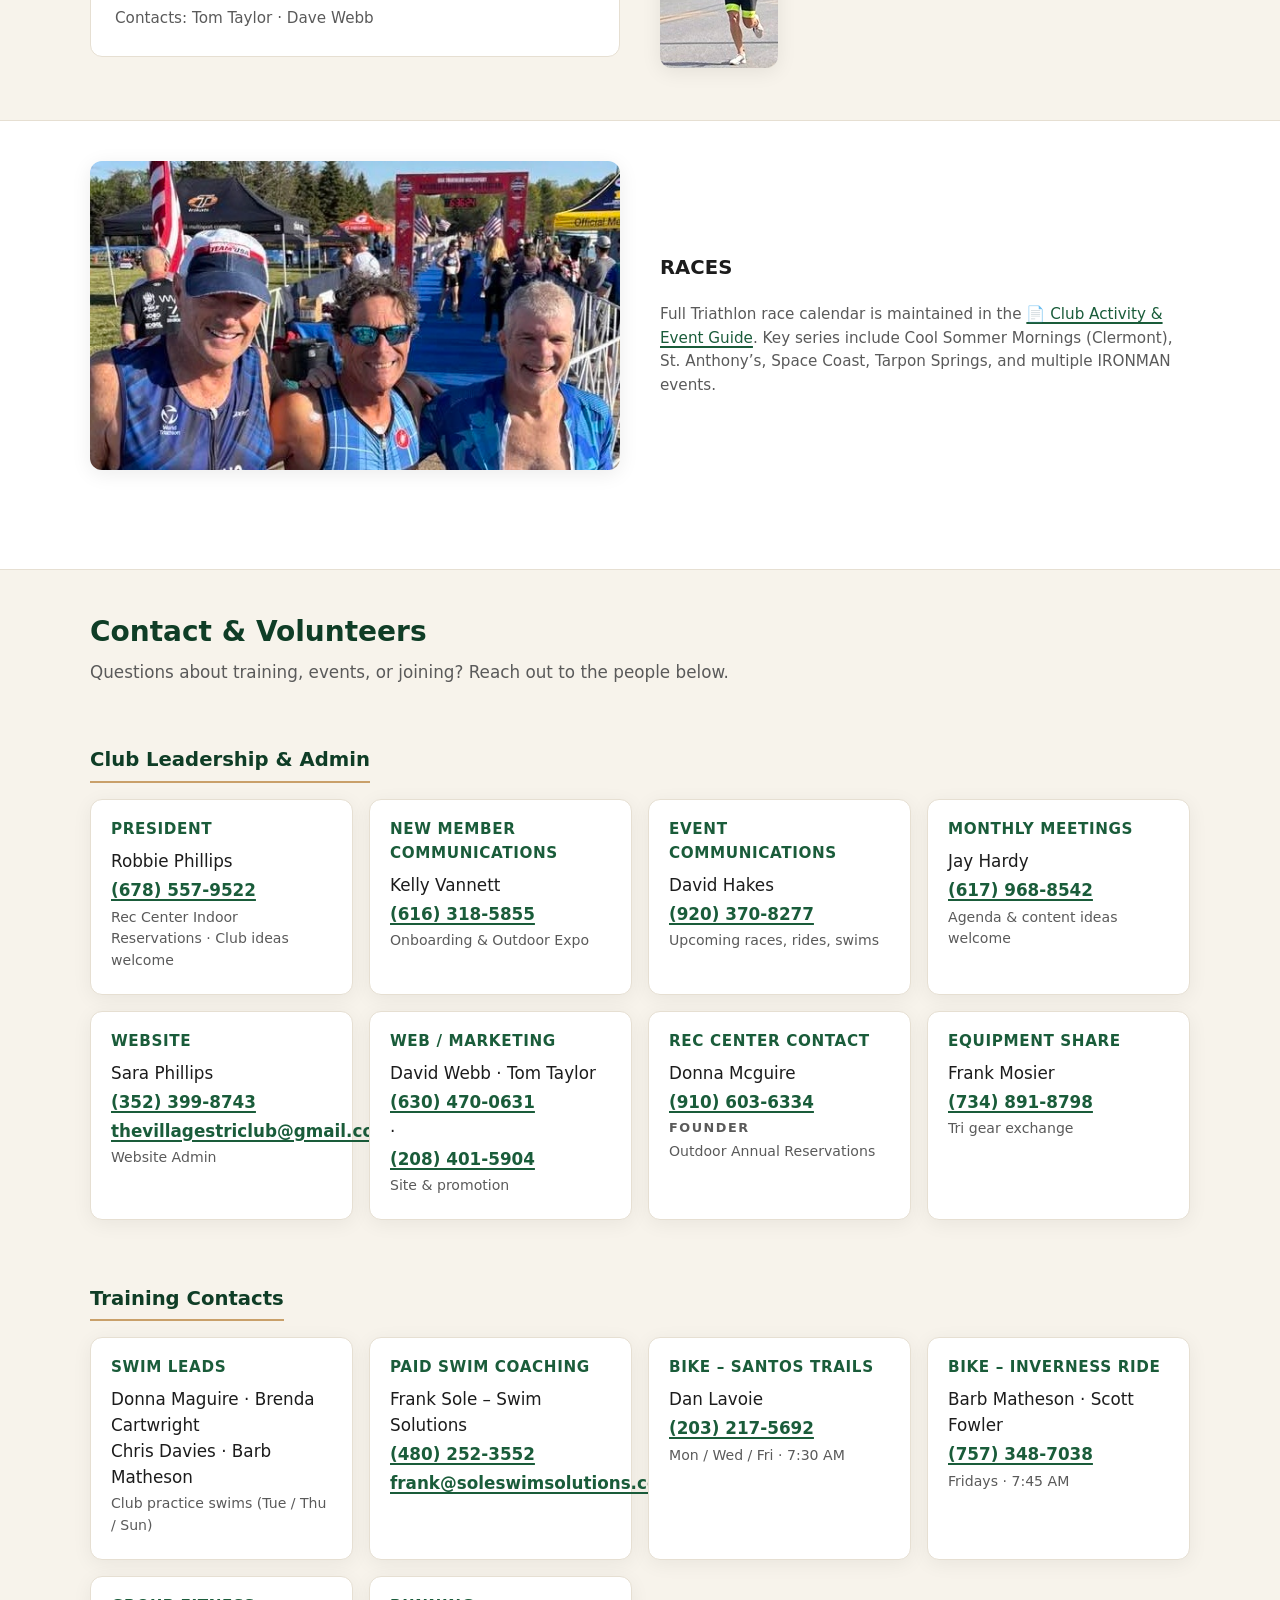
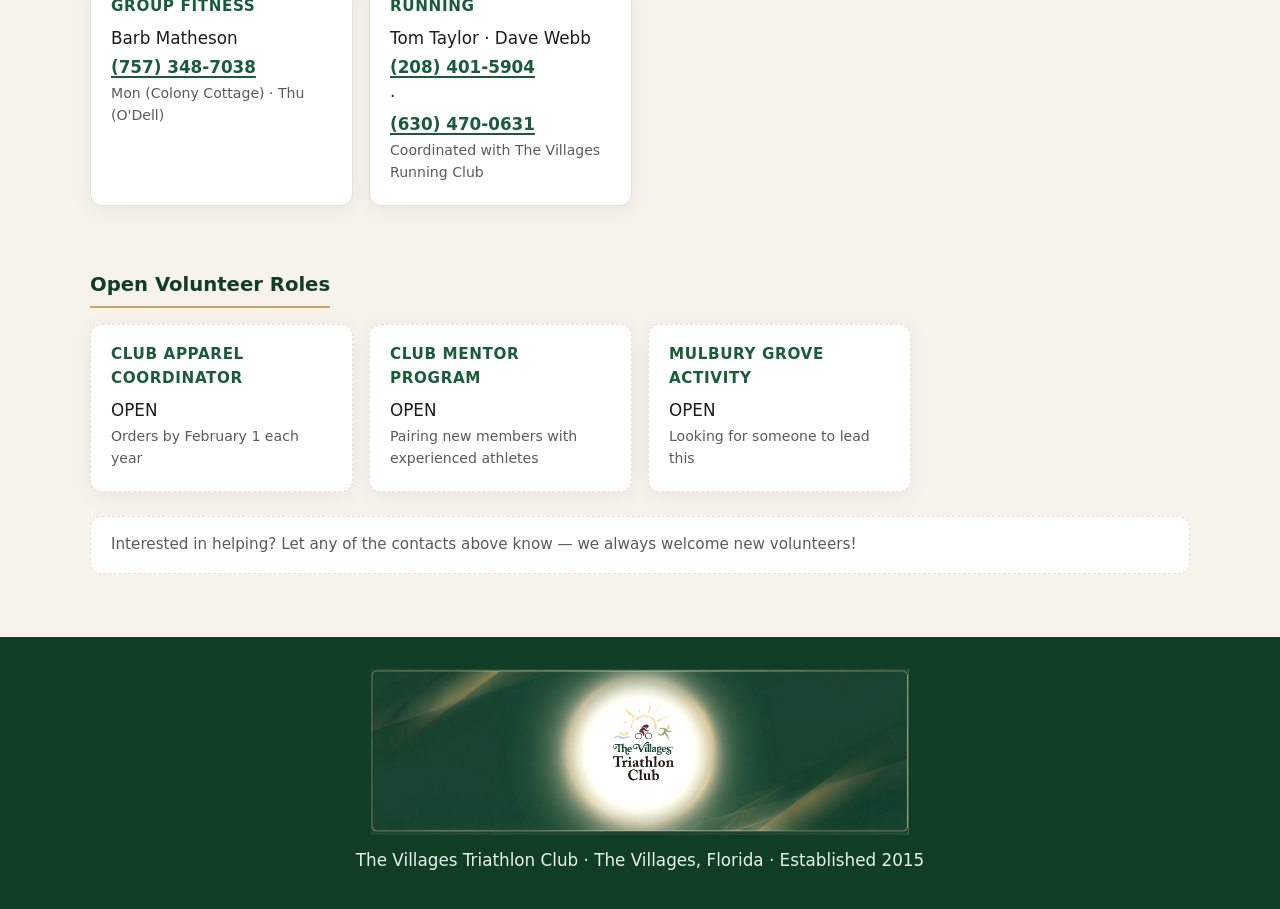
==== commit 38b98853: "Refactor contact section in index.html" ====
--- a/index.html
+++ b/index.html
@@ -19,7 +19,8 @@
   <a href="#schedule">Training</a>
   <a href="#races">Races</a>
   <a href="calendar.html">Calendar</a>
-  <a href="#contact">Contact</a>
+  <a href="#
+    ">Contact</a>
   <a href="join.html#aboutus">About Us</a>
   <a href="join.html#join">Join!</a>
   <a href="media.html">Media</a>
@@ -230,132 +231,155 @@
     
     </section>
 
-    <section id="contact" class="contact">
-      <div class="container">
-        <h2>Contact &amp; Volunteers</h2>
-        <p class="section-note">Questions about training, events, or joining? Reach out to the people below.</p>
-
-        <div class="contact-grid">
-          <div class="contact-card">
-            <h3>Event Communications</h3>
-            <p>David Hakes</p>
-            (920) 370-8277
-            <p class="role">Upcoming races, rides, swims</p>
-          </div>
-          <div class="contact-card">
-            <h3>New Member Communications</h3>
-            <p>Kelly Vannett</p>
-            (616) 318-5855
-            <p class="role">Onboarding &amp; Outdoor Expo</p>
-          </div>
-          <div class="contact-card">
-            <h3>Rec Center Contact</h3>
-            <p>Donna Mcguire</p>
-            (910) 603-6334
-            <p class="role">Rec Center Outdoor Annual Reservations</p>
-          </div>
-          <div class="contact-card">
-            <h3>Monthly Meetings</h3>
-            <p>Jay Hardy</p>
-            (617) 968-8542
-            <p class="role">Agenda &amp; content ideas welcome</p>
-          </div>
-          <div class="contact-card">
-            <h3>Equipment Share</h3>
-            <p>Frank Mosier</p>
-            (734) 891-8798
-            <p class="role">Tri gear exchange</p>
-          </div>
-          <div class="contact-card">
-            <h3>Web / Marketing</h3>
-            <p>David Webb (630) 470-0631<BR>  Tom Taylor (208) 401-5904 
-            </p>
-            <p class="role">Site &amp; promotion</p>
-          </div>
-
-          <div class="contact-card">
-            <h3>Running</h3>
-            <p>David Webb (630) 470-0631<BR>  
-Tom Taylor (208) 401-5904 
-            </p>
-            <p class="role">Running and liason to The Villages Running Club</p>
-          </div>
-          
-          
-          <div class="contact-card">
-            <h3>Paid Swim Coaching</h3>
-            <p>Frank Sole – Swim Solutions</p>
-            (480) 252-3552
-            <a href="mailto:frank@soleswimsolutions.com">frank@soleswimsolutions.com</a>
-          </div>
-
-          <div class="contact-card">
-            <h3>President</h3>
-            <p>Robbie Phillips</p>
-            (678) 557-9522
-            <p class="role">Rec Center Indoor Annual Reservations.<br>Club ideas welcome!</p>
-          </div>
-
-          <div class="contact-card">
-            <h3>Website</h3>
-            <p>Sara Phillips<br>(352) 399-8743<br>
-              <a href="mailto:thevillagestriclub@gmail.com">thevillagestriclub@gmail.com</a></p>
-            <p class="role">Website Admin</p>
-          </div>
-
-
-          <div class="contact-card">
-            <h3>Club apparel coordinator </h3>
-            <p>OPEN</p>
-            <p class="role">(orders by Feb 1 each year)<BR>Let a volunteer know if you’d like to help.</p>
-          </div>
-
-          <div class="contact-card">
-            <h3>Mulbury Grove activity </h3>
-            <p>OPEN</p>
-            <p class="role">Let a volunteer know if you’d like to help.</p>
-          </div>
-
-
-          <div class="contact-card">
-            <h3>Santos Trail Rides </h3>
-            <p>Dan Lavoie <br>(203) 217-5692</p>
-            
-          </div>
-
-
-         <div class="contact-card">
-            <h3>Inverness Group Rides </h3>
-            <p>Barb Matheson <BR>(757) 348-7038 <P>& Scott Fowler</p>
-            
-          </div>
-
-          <div class="contact-card">
-            <h3>Swim Leads</h3>
-            <p>‣Donna Mcguire<br>‣Brenda<br>‣Chris Davies<br>‣Barb Matheson</p>
-            
-          </div>
-          
-          
-          
-          <div class="contact-card">
-            <h3>Club Mentor Program </h3>
-            <p>OPEN</p>
-            <p class="role">Let a volunteer know if you’d like to help!</p>
-          </div>
-
-
-          <div class="contact-card">
-            <h3>Group Fitness </h3>
-            <p>Barb Matheson <br> (757) 348-7038</p>
-          </div>
-
-          
-          
-        </div>
-
-      </div>
-    </section>
+<section id="contact" class="contact">
+  <div class="container">
+    <h2>Contact &amp; Volunteers</h2>
+    <p class="section-note">Questions about training, events, or joining? Reach out to the people below.</p>
+
+    <!-- ========== 1. CLUB LEADERSHIP & ADMIN ========== -->
+    <h3 style="margin: 2rem 0 1rem; color: var(--green-dark); border-bottom: 2px solid var(--gold); display: inline-block; padding-bottom: 0.3rem;">
+      Club Leadership &amp; Admin
+    </h3>
+
+    <div class="contact-grid">
+      <div class="contact-card">
+        <h3>President</h3>
+        <p>Robbie Phillips</p>
+        <a href="tel:+16785579522">(678) 557-9522</a>
+        <p class="role">Rec Center Indoor Reservations · Club ideas welcome</p>
+      </div>
+
+      <div class="contact-card">
+        <h3>New Member Communications</h3>
+        <p>Kelly Vannett</p>
+        <a href="tel:+16163185855">(616) 318-5855</a>
+        <p class="role">Onboarding &amp; Outdoor Expo</p>
+      </div>
+
+      <div class="contact-card">
+        <h3>Event Communications</h3>
+        <p>David Hakes</p>
+        <a href="tel:+19203708277">(920) 370-8277</a>
+        <p class="role">Upcoming races, rides, swims</p>
+      </div>
+
+      <div class="contact-card">
+        <h3>Monthly Meetings</h3>
+        <p>Jay Hardy</p>
+        <a href="tel:+16179688542">(617) 968-8542</a>
+        <p class="role">Agenda &amp; content ideas welcome</p>
+      </div>
+
+      <div class="contact-card">
+        <h3>Website</h3>
+        <p>Sara Phillips</p>
+        <a href="tel:+13523998743">(352) 399-8743</a>
+        <a href="mailto:thevillagestriclub@gmail.com">thevillagestriclub@gmail.com</a>
+        <p class="role">Website Admin</p>
+      </div>
+
+      <div class="contact-card">
+        <h3>Web / Marketing</h3>
+        <p>David Webb · Tom Taylor</p>
+        <a href="tel:+16304700631">(630) 470-0631</a> · <a href="tel:+12084015904">(208) 401-5904</a>
+        <p class="role">Site &amp; promotion</p>
+      </div>
+
+      <div class="contact-card">
+        <h3>Rec Center Contact</h3>
+        <p>Donna Mcguire</p>
+        <a href="tel:+19106036334">(910) 603-6334</a>
+        <p class="eyebrow">Founder</p>
+        <p class="role">Outdoor Annual Reservations</p>
+      </div>
+
+      <div class="contact-card">
+        <h3>Equipment Share</h3>
+        <p>Frank Mosier</p>
+        <a href="tel:+17348918798">(734) 891-8798</a>
+        <p class="role">Tri gear exchange</p>
+      </div>
+    </div>
+
+    <!-- ========== 2. TRAINING CONTACTS ========== -->
+    <h3 style="margin: 2.5rem 0 1rem; color: var(--green-dark); border-bottom: 2px solid var(--gold); display: inline-block; padding-bottom: 0.3rem;">
+      Training Contacts
+    </h3>
+
+    <div class="contact-grid">
+      <div class="contact-card">
+        <h3>Swim Leads</h3>
+        <p>Donna Maguire · Brenda Cartwright<br>Chris Davies · Barb Matheson</p>
+        <p class="role">Club practice swims (Tue / Thu / Sun)</p>
+      </div>
+
+      <div class="contact-card">
+        <h3>Paid Swim Coaching</h3>
+        <p>Frank Sole – Swim Solutions</p>
+        <a href="tel:+14802523552">(480) 252-3552</a>
+        <a href="mailto:frank@soleswimsolutions.com">frank@soleswimsolutions.com</a>
+      </div>
+
+      <div class="contact-card">
+        <h3>Bike – Santos Trails</h3>
+        <p>Dan Lavoie</p>
+        <a href="tel:+12032175692">(203) 217-5692</a>
+        <p class="role">Mon / Wed / Fri · 7:30 AM</p>
+      </div>
+
+      <div class="contact-card">
+        <h3>Bike – Inverness Ride</h3>
+        <p>Barb Matheson · Scott Fowler</p>
+        <a href="tel:+17573487038">(757) 348-7038</a>
+        <p class="role">Fridays · 7:45 AM</p>
+      </div>
+
+      <div class="contact-card">
+        <h3>Group Fitness</h3>
+        <p>Barb Matheson</p>
+        <a href="tel:+17573487038">(757) 348-7038</a>
+        <p class="role">Mon (Colony Cottage) · Thu (O'Dell)</p>
+      </div>
+
+      <div class="contact-card">
+        <h3>Running</h3>
+        <p>Tom Taylor · Dave Webb</p>
+        <a href="tel:+12084015904">(208) 401-5904</a> · <a href="tel:+16304700631">(630) 470-0631</a>
+        <p class="role">Coordinated with The Villages Running Club</p>
+      </div>
+    </div>
+
+    <!-- ========== 3. OPEN VOLUNTEER ROLES ========== -->
+    <h3 style="margin: 2.5rem 0 1rem; color: var(--green-dark); border-bottom: 2px solid var(--gold); display: inline-block; padding-bottom: 0.3rem;">
+      Open Volunteer Roles
+    </h3>
+
+    <div class="contact-grid">
+      <div class="contact-card" style="border-style: dashed;">
+        <h3>Club Apparel Coordinator</h3>
+        <p>OPEN</p>
+        <p class="role">Orders by February 1 each year</p>
+      </div>
+
+      <div class="contact-card" style="border-style: dashed;">
+        <h3>Club Mentor Program</h3>
+        <p>OPEN</p>
+        <p class="role">Pairing new members with experienced athletes</p>
+      </div>
+
+      <div class="contact-card" style="border-style: dashed;">
+        <h3>Mulbury Grove Activity</h3>
+        <p>OPEN</p>
+        <p class="role">Looking for someone to lead this</p>
+      </div>
+    </div>
+
+    <p class="volunteer-note" style="margin-top: 1.5rem;">
+      Interested in helping? Let any of the contacts above know — we always welcome new volunteers!
+    </p>
+  </div>
+</section>
+  
   </main>
 
   <footer class="site-footer">
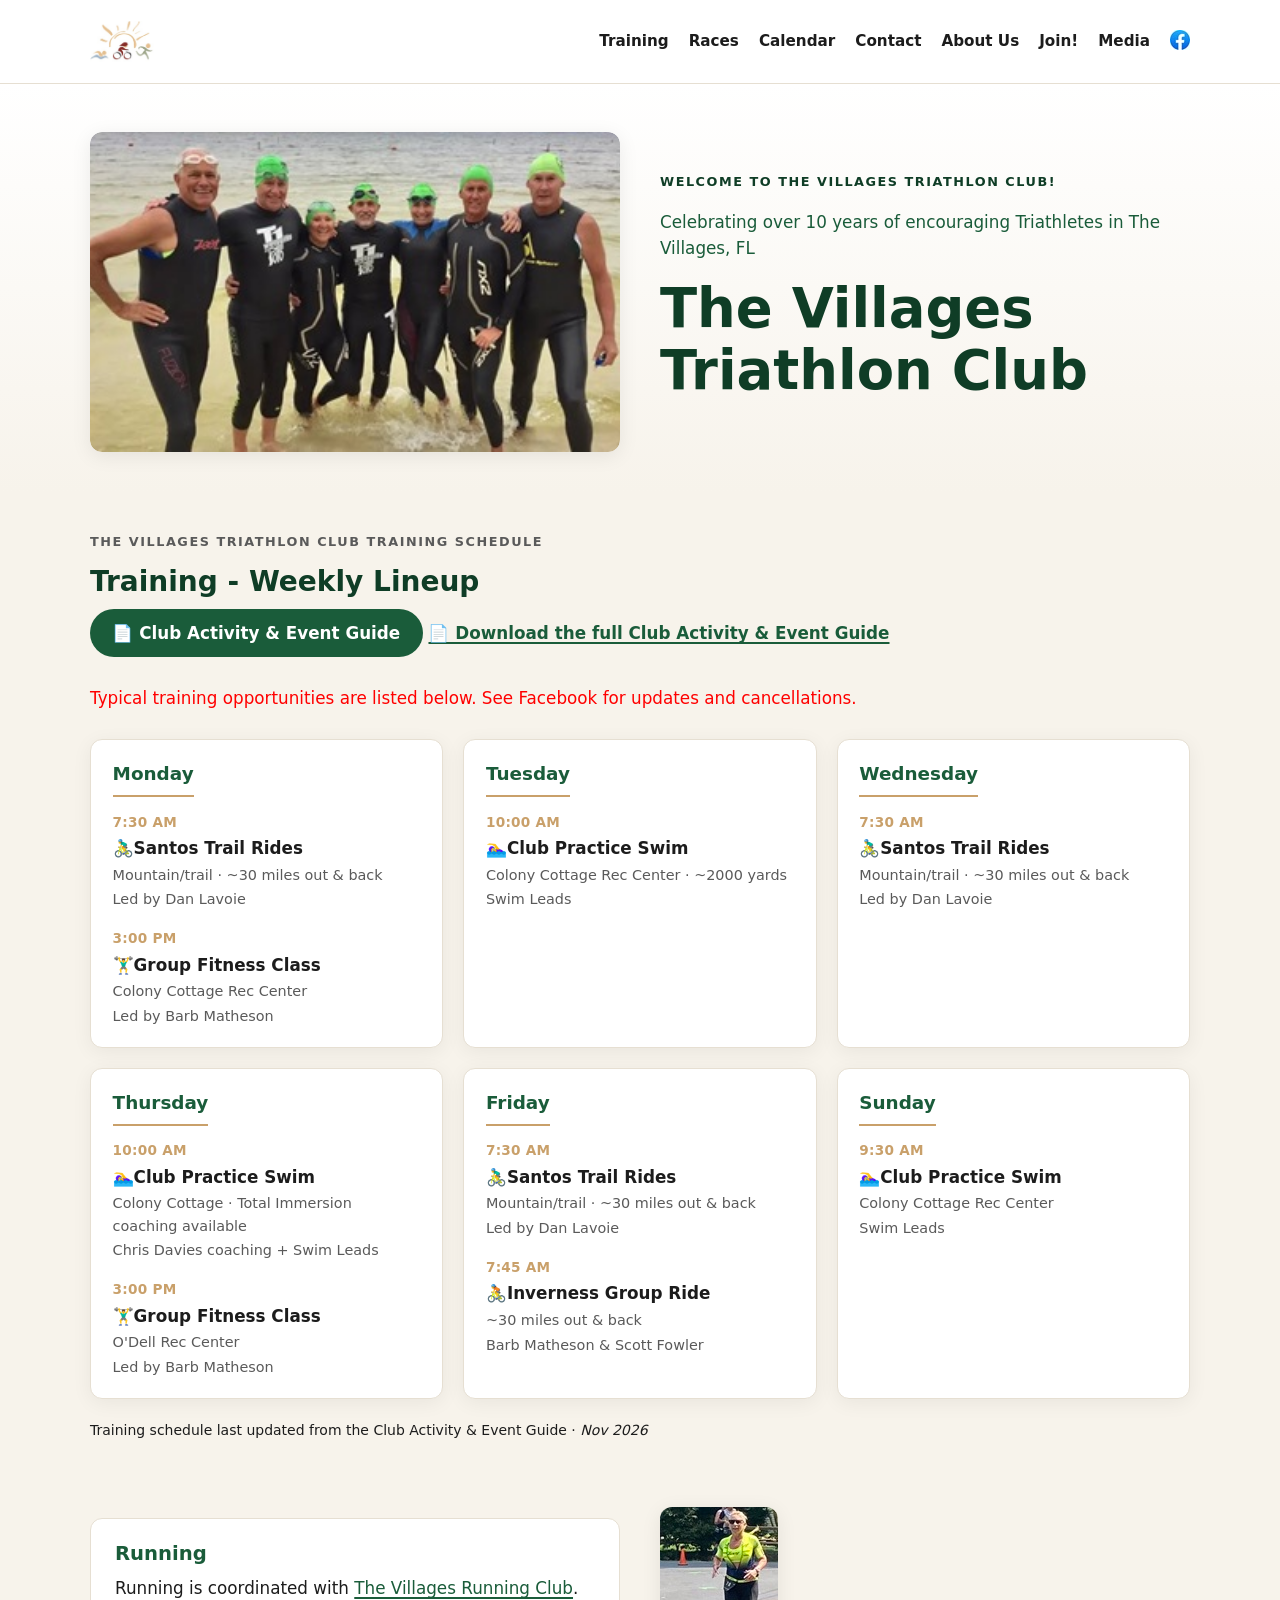
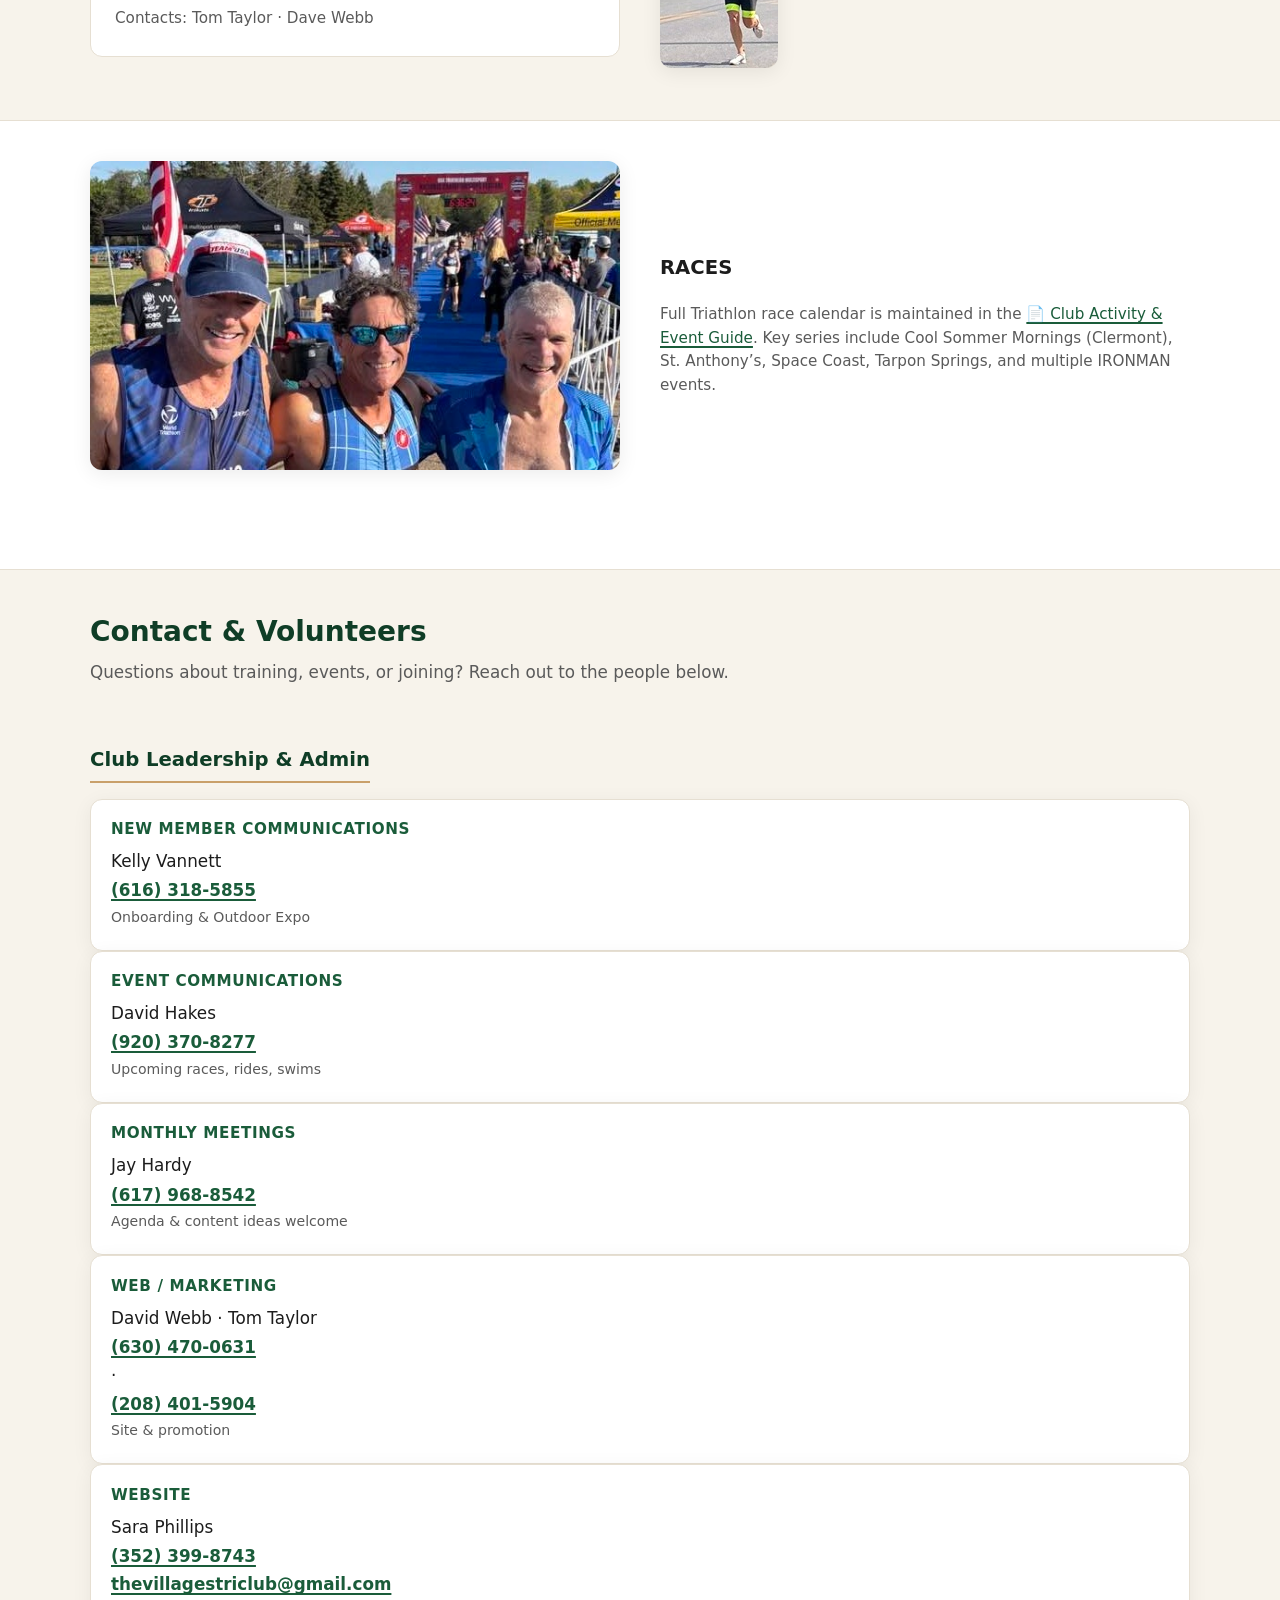
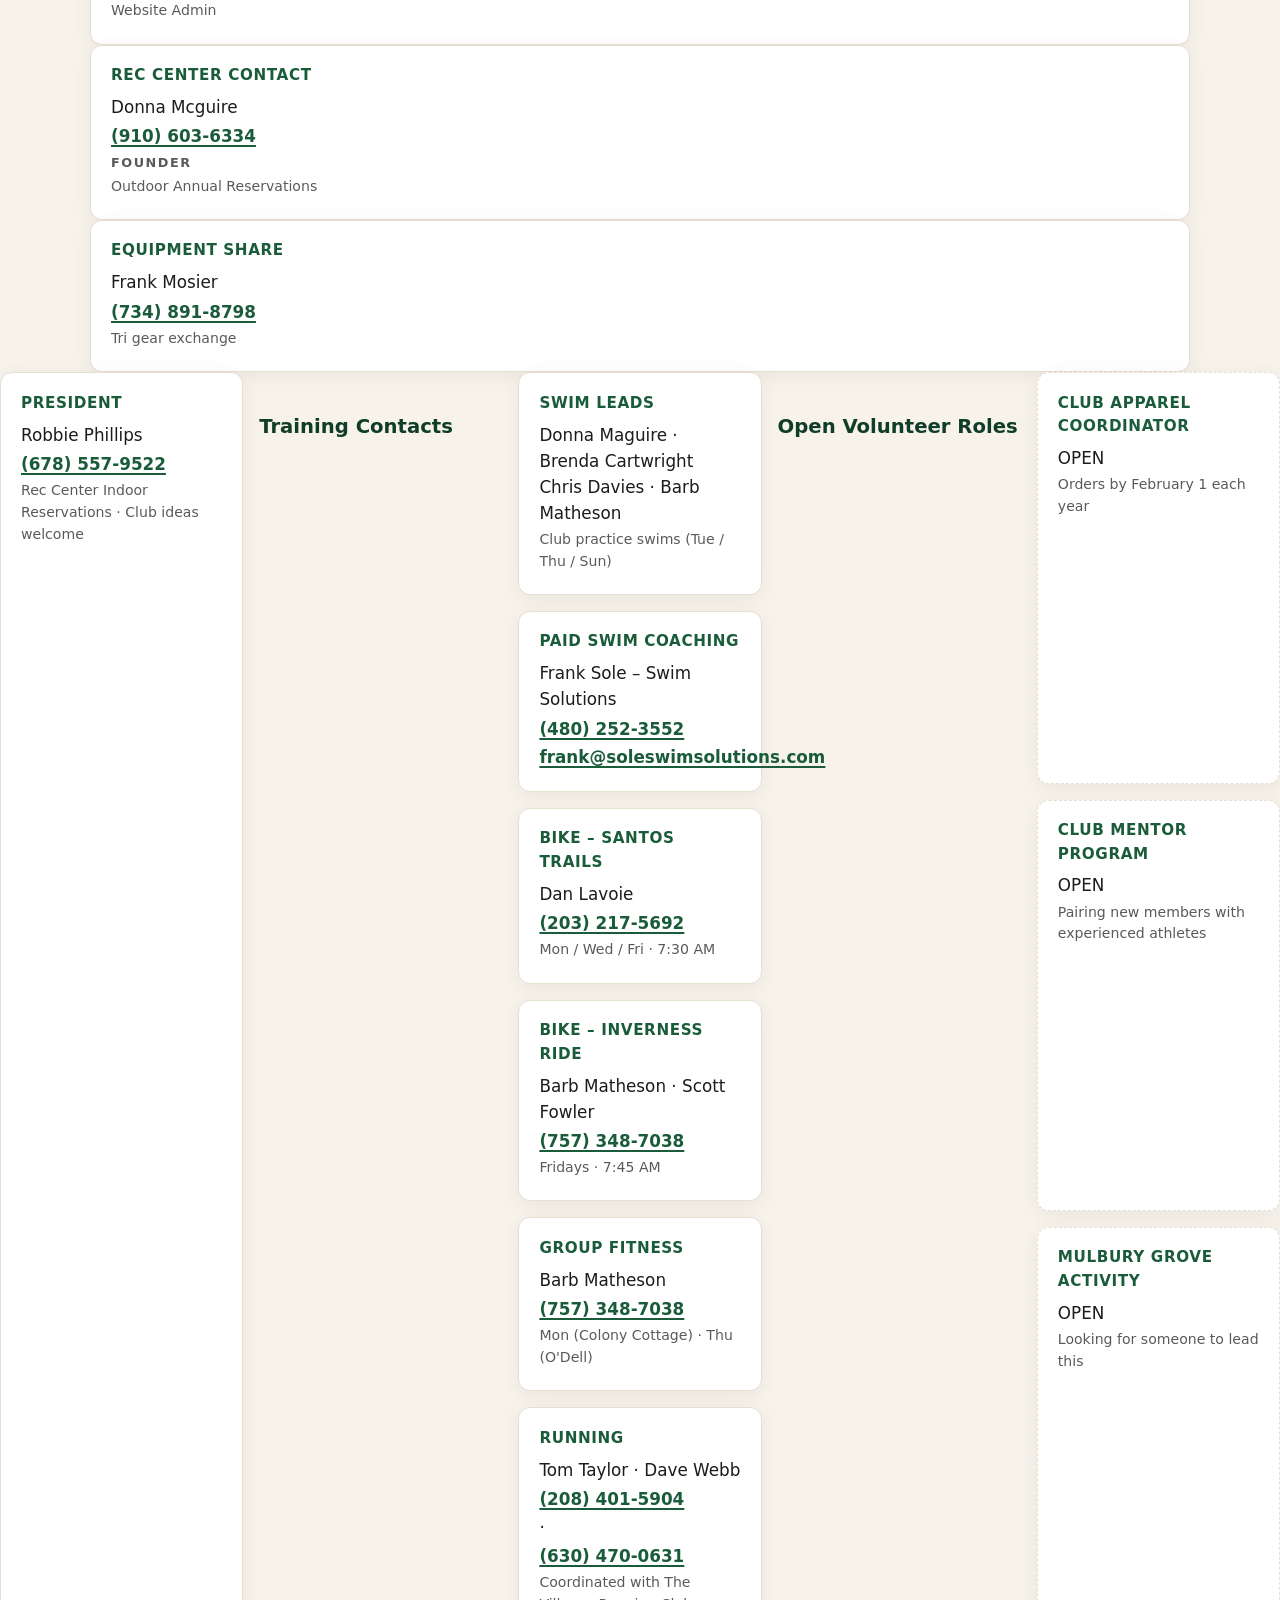
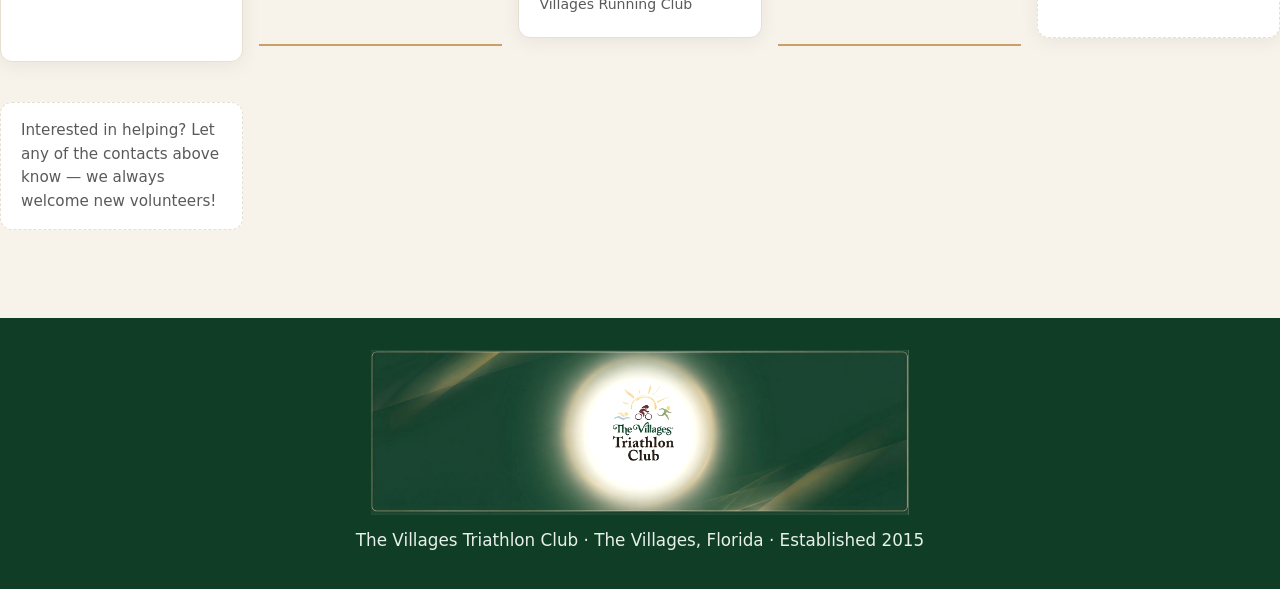
==== commit 6ff81ef1: "Refactor contact cards for clarity and organization" ====
--- a/index.html
+++ b/index.html
@@ -241,13 +241,6 @@
       Club Leadership &amp; Admin
     </h3>
 
-    <div class="contact-grid">
-      <div class="contact-card">
-        <h3>President</h3>
-        <p>Robbie Phillips</p>
-        <a href="tel:+16785579522">(678) 557-9522</a>
-        <p class="role">Rec Center Indoor Reservations · Club ideas welcome</p>
-      </div>
 
       <div class="contact-card">
         <h3>New Member Communications</h3>
@@ -268,6 +261,13 @@
         <p>Jay Hardy</p>
         <a href="tel:+16179688542">(617) 968-8542</a>
         <p class="role">Agenda &amp; content ideas welcome</p>
+      </div>
+    
+      <div class="contact-card">
+        <h3>Web / Marketing</h3>
+        <p>David Webb · Tom Taylor</p>
+        <a href="tel:+16304700631">(630) 470-0631</a> · <a href="tel:+12084015904">(208) 401-5904</a>
+        <p class="role">Site &amp; promotion</p>
       </div>
 
       <div class="contact-card">
@@ -278,12 +278,6 @@
         <p class="role">Website Admin</p>
       </div>
 
-      <div class="contact-card">
-        <h3>Web / Marketing</h3>
-        <p>David Webb · Tom Taylor</p>
-        <a href="tel:+16304700631">(630) 470-0631</a> · <a href="tel:+12084015904">(208) 401-5904</a>
-        <p class="role">Site &amp; promotion</p>
-      </div>
 
       <div class="contact-card">
         <h3>Rec Center Contact</h3>
@@ -301,6 +295,13 @@
       </div>
     </div>
 
+    <div class="contact-grid">
+      <div class="contact-card">
+        <h3>President</h3>
+        <p>Robbie Phillips</p>
+        <a href="tel:+16785579522">(678) 557-9522</a>
+        <p class="role">Rec Center Indoor Reservations · Club ideas welcome</p>
+      </div>
     <!-- ========== 2. TRAINING CONTACTS ========== -->
     <h3 style="margin: 2.5rem 0 1rem; color: var(--green-dark); border-bottom: 2px solid var(--gold); display: inline-block; padding-bottom: 0.3rem;">
       Training Contacts
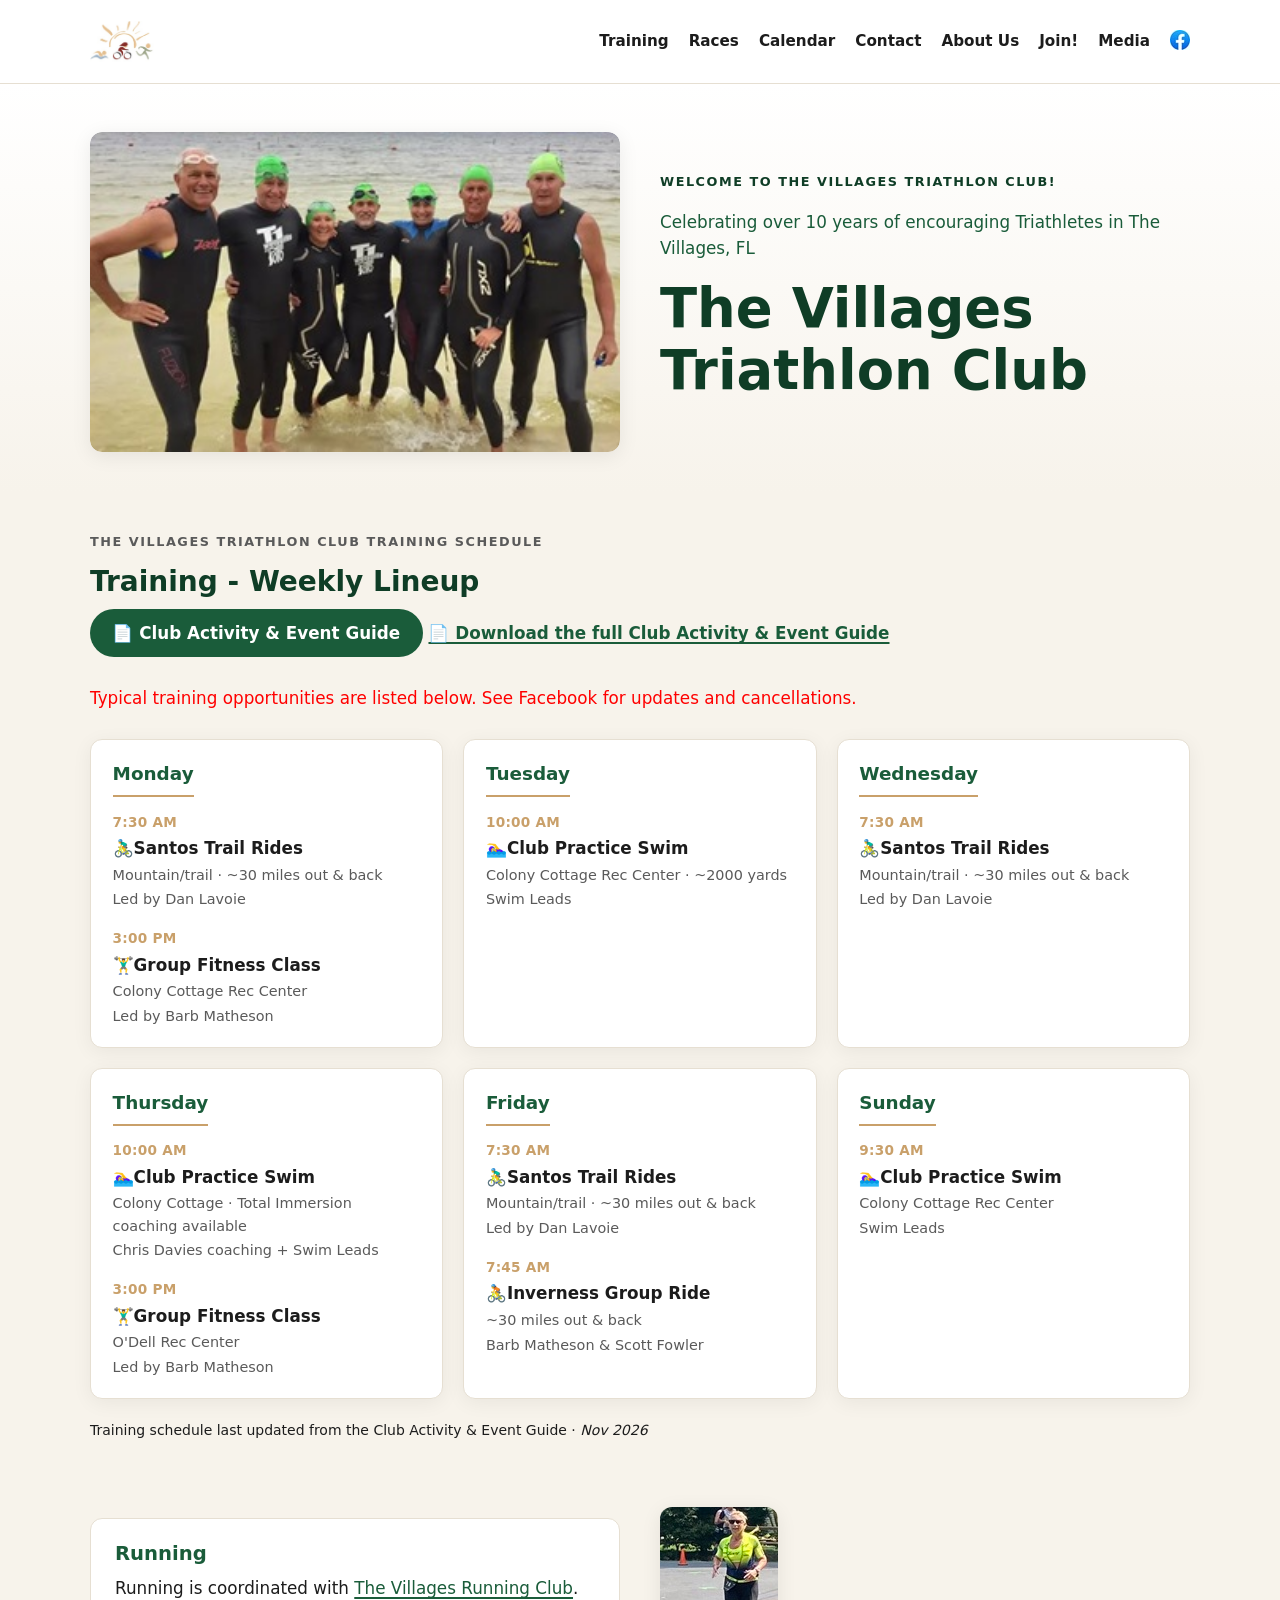
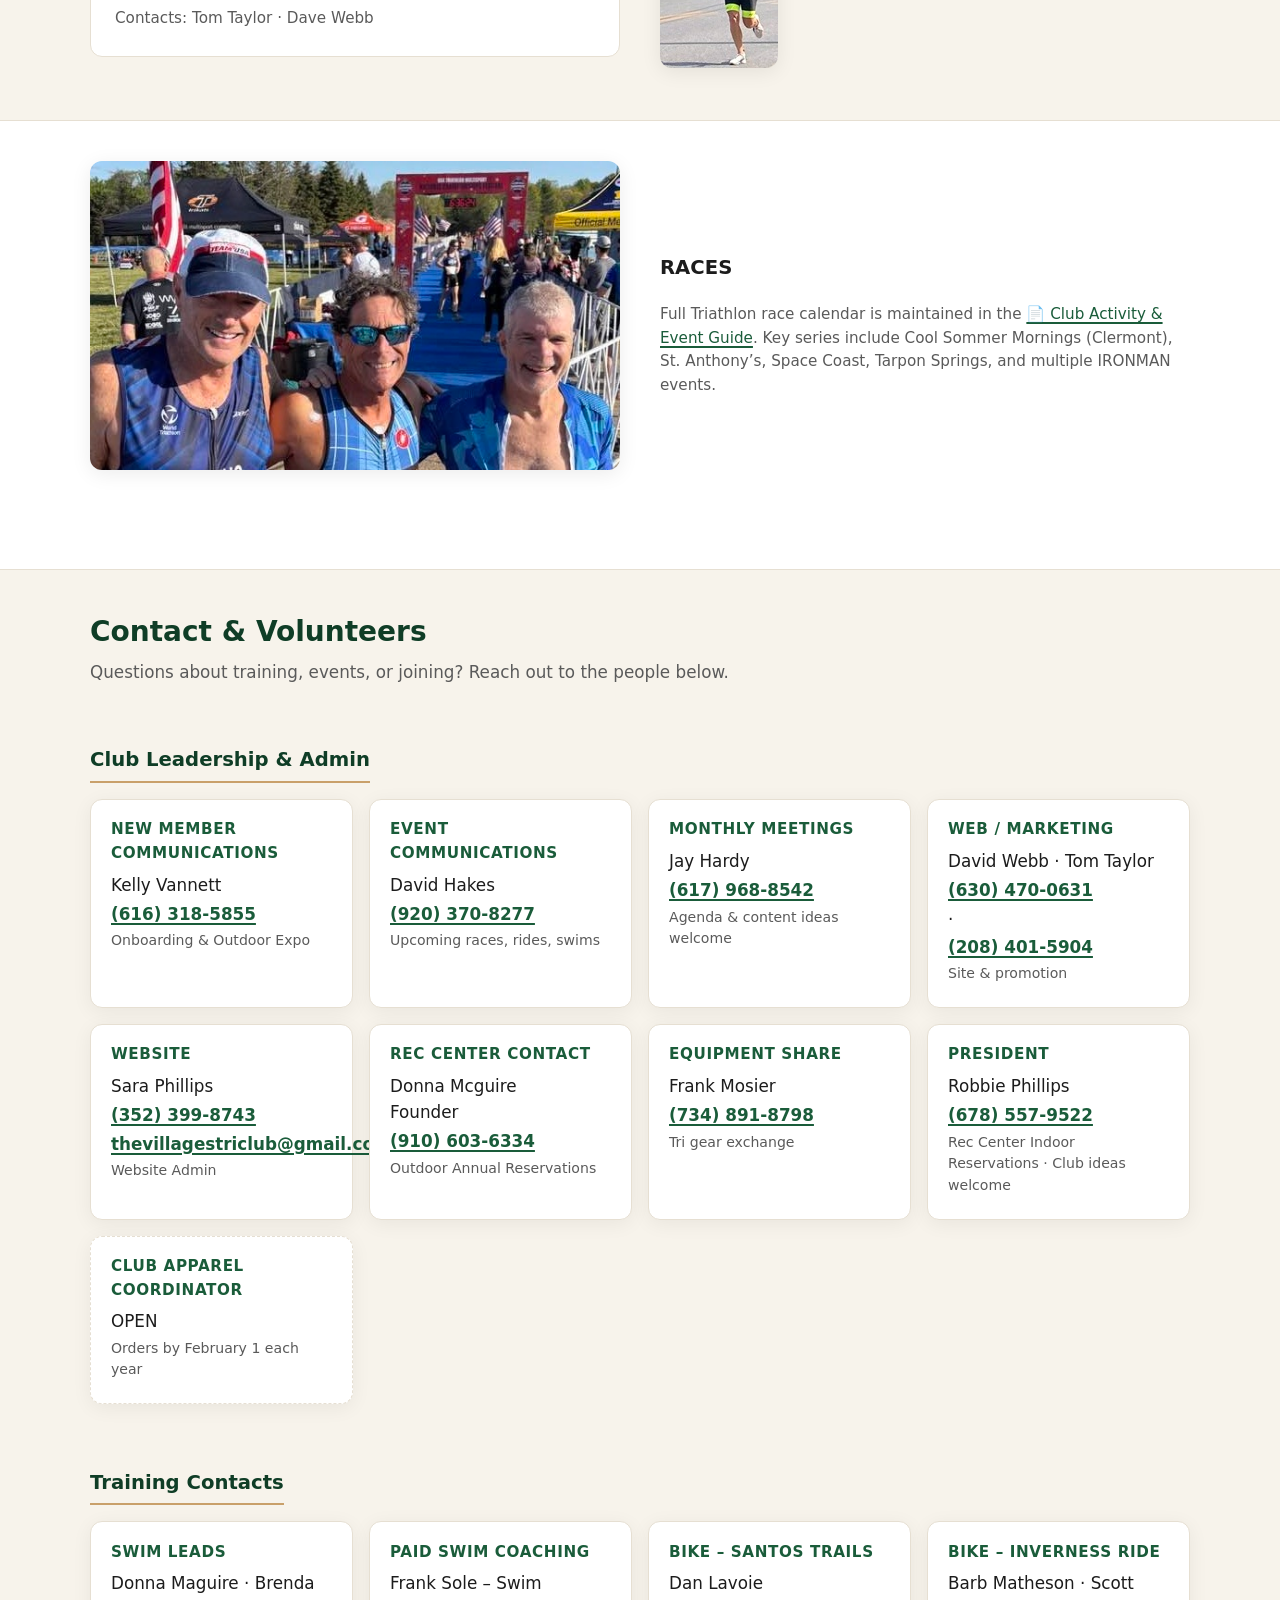
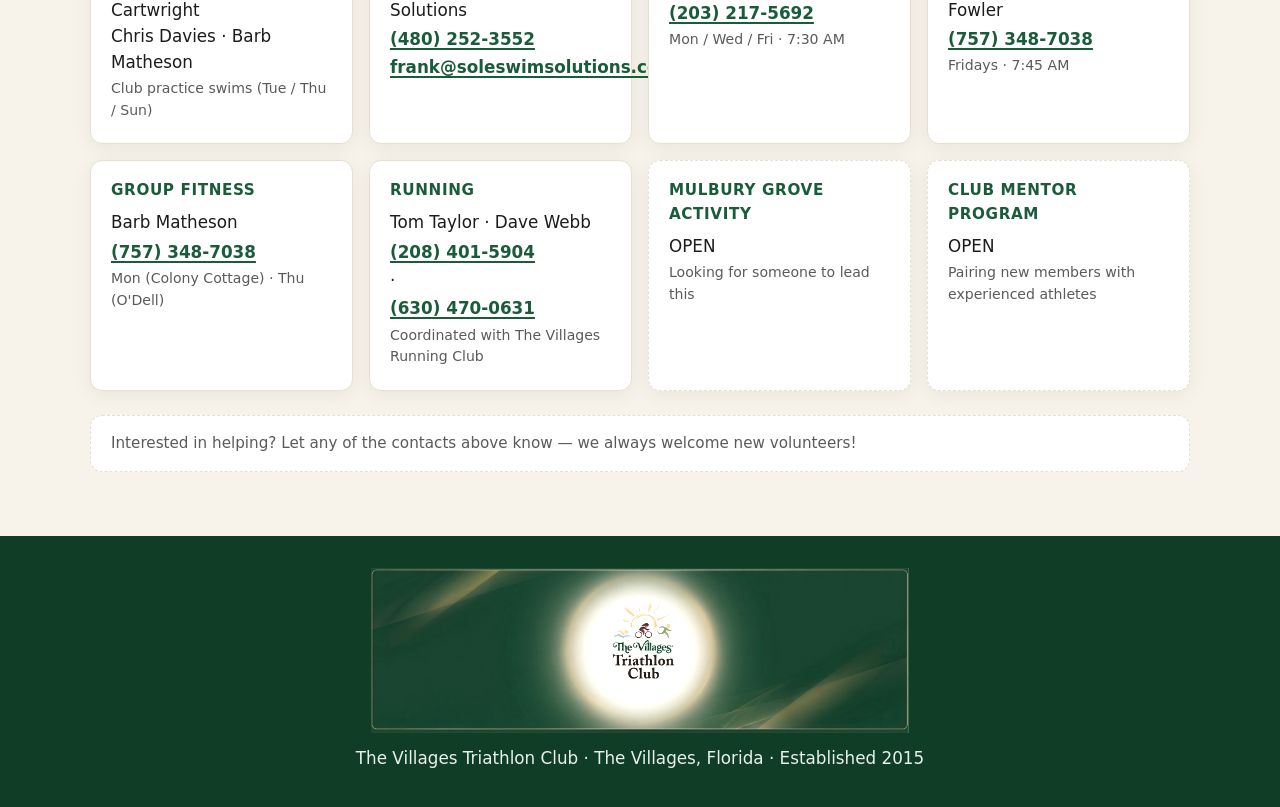
==== commit 0b6462fb: "Update contact information and add new roles" ====
--- a/index.html
+++ b/index.html
@@ -241,6 +241,8 @@
       Club Leadership &amp; Admin
     </h3>
 
+    <div class="contact-grid">
+
 
       <div class="contact-card">
         <h3>New Member Communications</h3>
@@ -262,7 +264,7 @@
         <a href="tel:+16179688542">(617) 968-8542</a>
         <p class="role">Agenda &amp; content ideas welcome</p>
       </div>
-    
+
       <div class="contact-card">
         <h3>Web / Marketing</h3>
         <p>David Webb · Tom Taylor</p>
@@ -277,13 +279,11 @@
         <a href="mailto:thevillagestriclub@gmail.com">thevillagestriclub@gmail.com</a>
         <p class="role">Website Admin</p>
       </div>
-
-
+      
       <div class="contact-card">
         <h3>Rec Center Contact</h3>
-        <p>Donna Mcguire</p>
+        <p>Donna Mcguire<BR style="color:#0f3d26;" class="eyebrow">Founder</br></p>
         <a href="tel:+19106036334">(910) 603-6334</a>
-        <p class="eyebrow">Founder</p>
         <p class="role">Outdoor Annual Reservations</p>
       </div>
 
@@ -293,15 +293,23 @@
         <a href="tel:+17348918798">(734) 891-8798</a>
         <p class="role">Tri gear exchange</p>
       </div>
-    </div>
-
-    <div class="contact-grid">
+
       <div class="contact-card">
         <h3>President</h3>
         <p>Robbie Phillips</p>
         <a href="tel:+16785579522">(678) 557-9522</a>
         <p class="role">Rec Center Indoor Reservations · Club ideas welcome</p>
       </div>
+
+      
+      <div class="contact-card" style="border-style: dashed;">
+        <h3>Club Apparel Coordinator</h3>
+        <p>OPEN</p>
+        <p class="role">Orders by February 1 each year</p>
+      </div>
+      
+    </div>
+
     <!-- ========== 2. TRAINING CONTACTS ========== -->
     <h3 style="margin: 2.5rem 0 1rem; color: var(--green-dark); border-bottom: 2px solid var(--gold); display: inline-block; padding-bottom: 0.3rem;">
       Training Contacts
@@ -348,18 +356,11 @@
         <a href="tel:+12084015904">(208) 401-5904</a> · <a href="tel:+16304700631">(630) 470-0631</a>
         <p class="role">Coordinated with The Villages Running Club</p>
       </div>
-    </div>
-
-    <!-- ========== 3. OPEN VOLUNTEER ROLES ========== -->
-    <h3 style="margin: 2.5rem 0 1rem; color: var(--green-dark); border-bottom: 2px solid var(--gold); display: inline-block; padding-bottom: 0.3rem;">
-      Open Volunteer Roles
-    </h3>
-
-    <div class="contact-grid">
+
       <div class="contact-card" style="border-style: dashed;">
-        <h3>Club Apparel Coordinator</h3>
+        <h3>Mulbury Grove Activity</h3>
         <p>OPEN</p>
-        <p class="role">Orders by February 1 each year</p>
+        <p class="role">Looking for someone to lead this</p>
       </div>
 
       <div class="contact-card" style="border-style: dashed;">
@@ -368,19 +369,15 @@
         <p class="role">Pairing new members with experienced athletes</p>
       </div>
 
-      <div class="contact-card" style="border-style: dashed;">
-        <h3>Mulbury Grove Activity</h3>
-        <p>OPEN</p>
-        <p class="role">Looking for someone to lead this</p>
-      </div>
-    </div>
+      
+    </div>
+
 
     <p class="volunteer-note" style="margin-top: 1.5rem;">
       Interested in helping? Let any of the contacts above know — we always welcome new volunteers!
     </p>
   </div>
-</section>
-  
+</section>  
   </main>
 
   <footer class="site-footer">
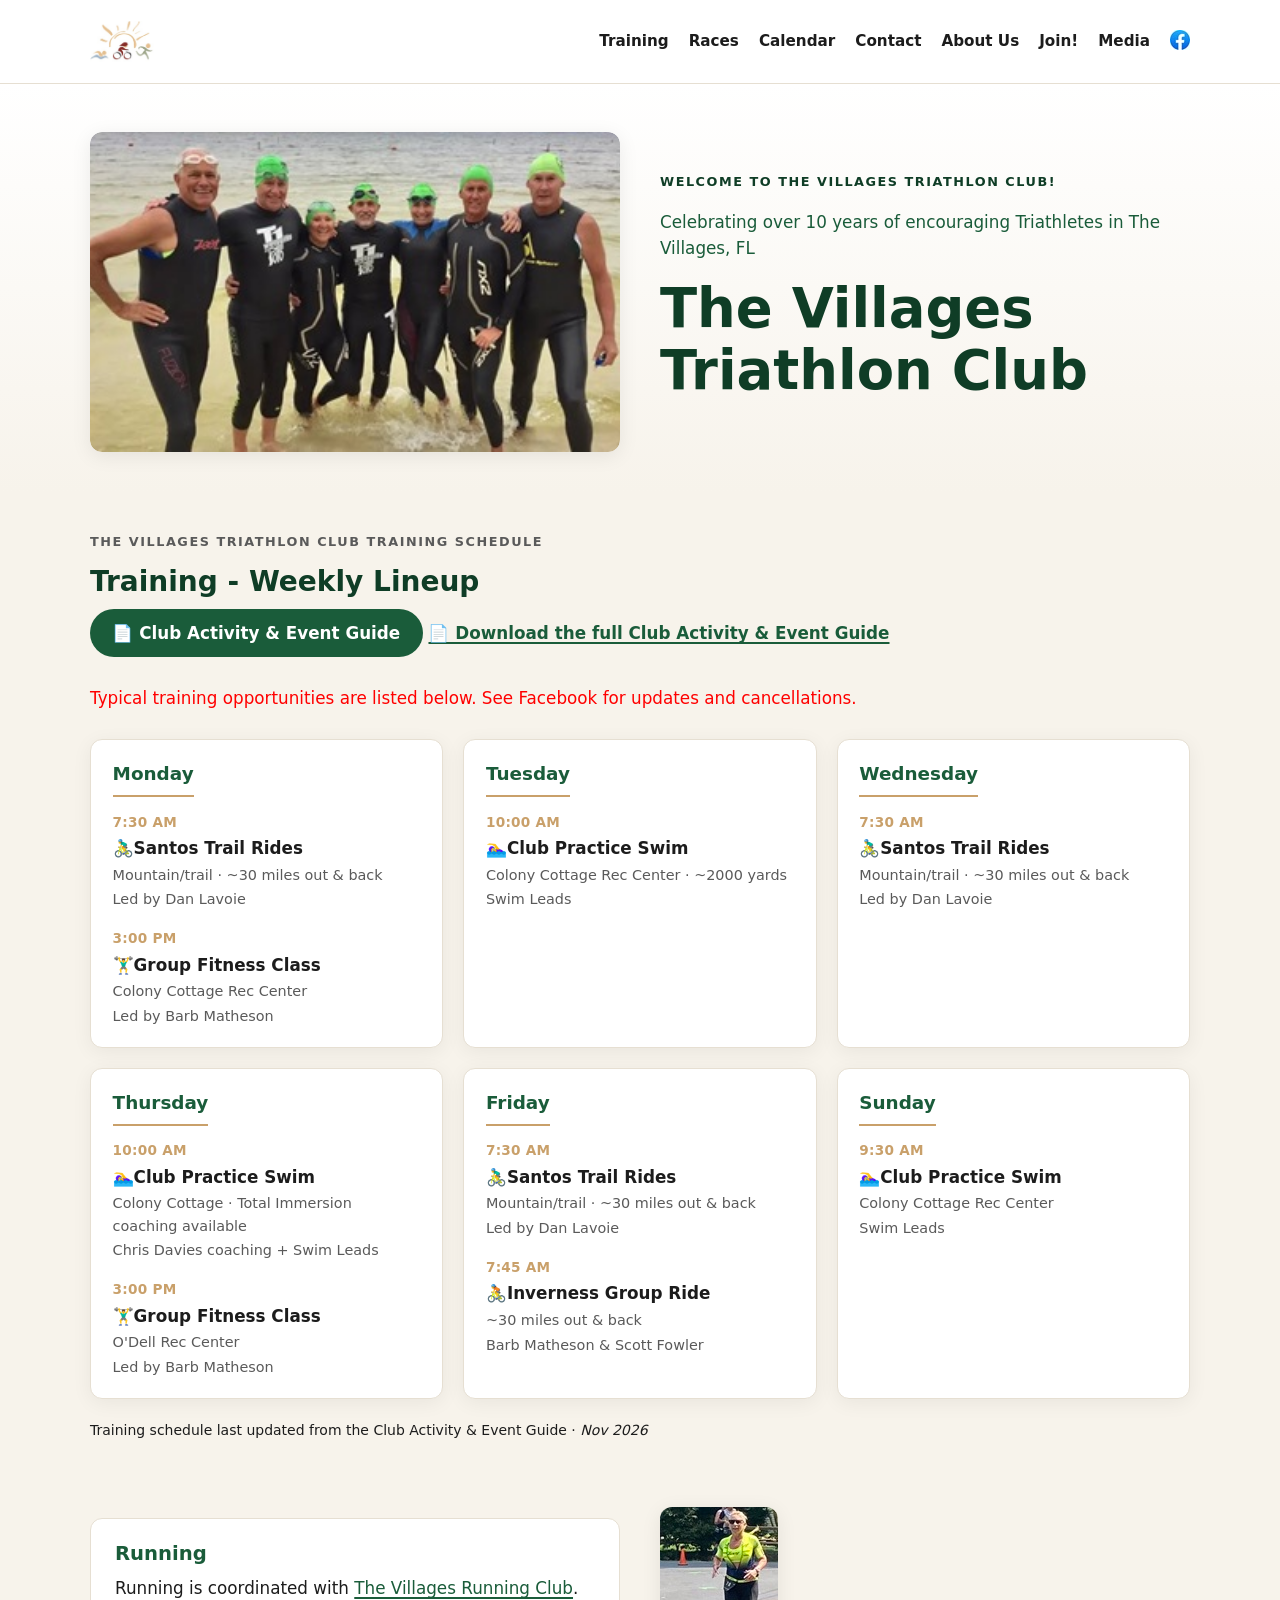
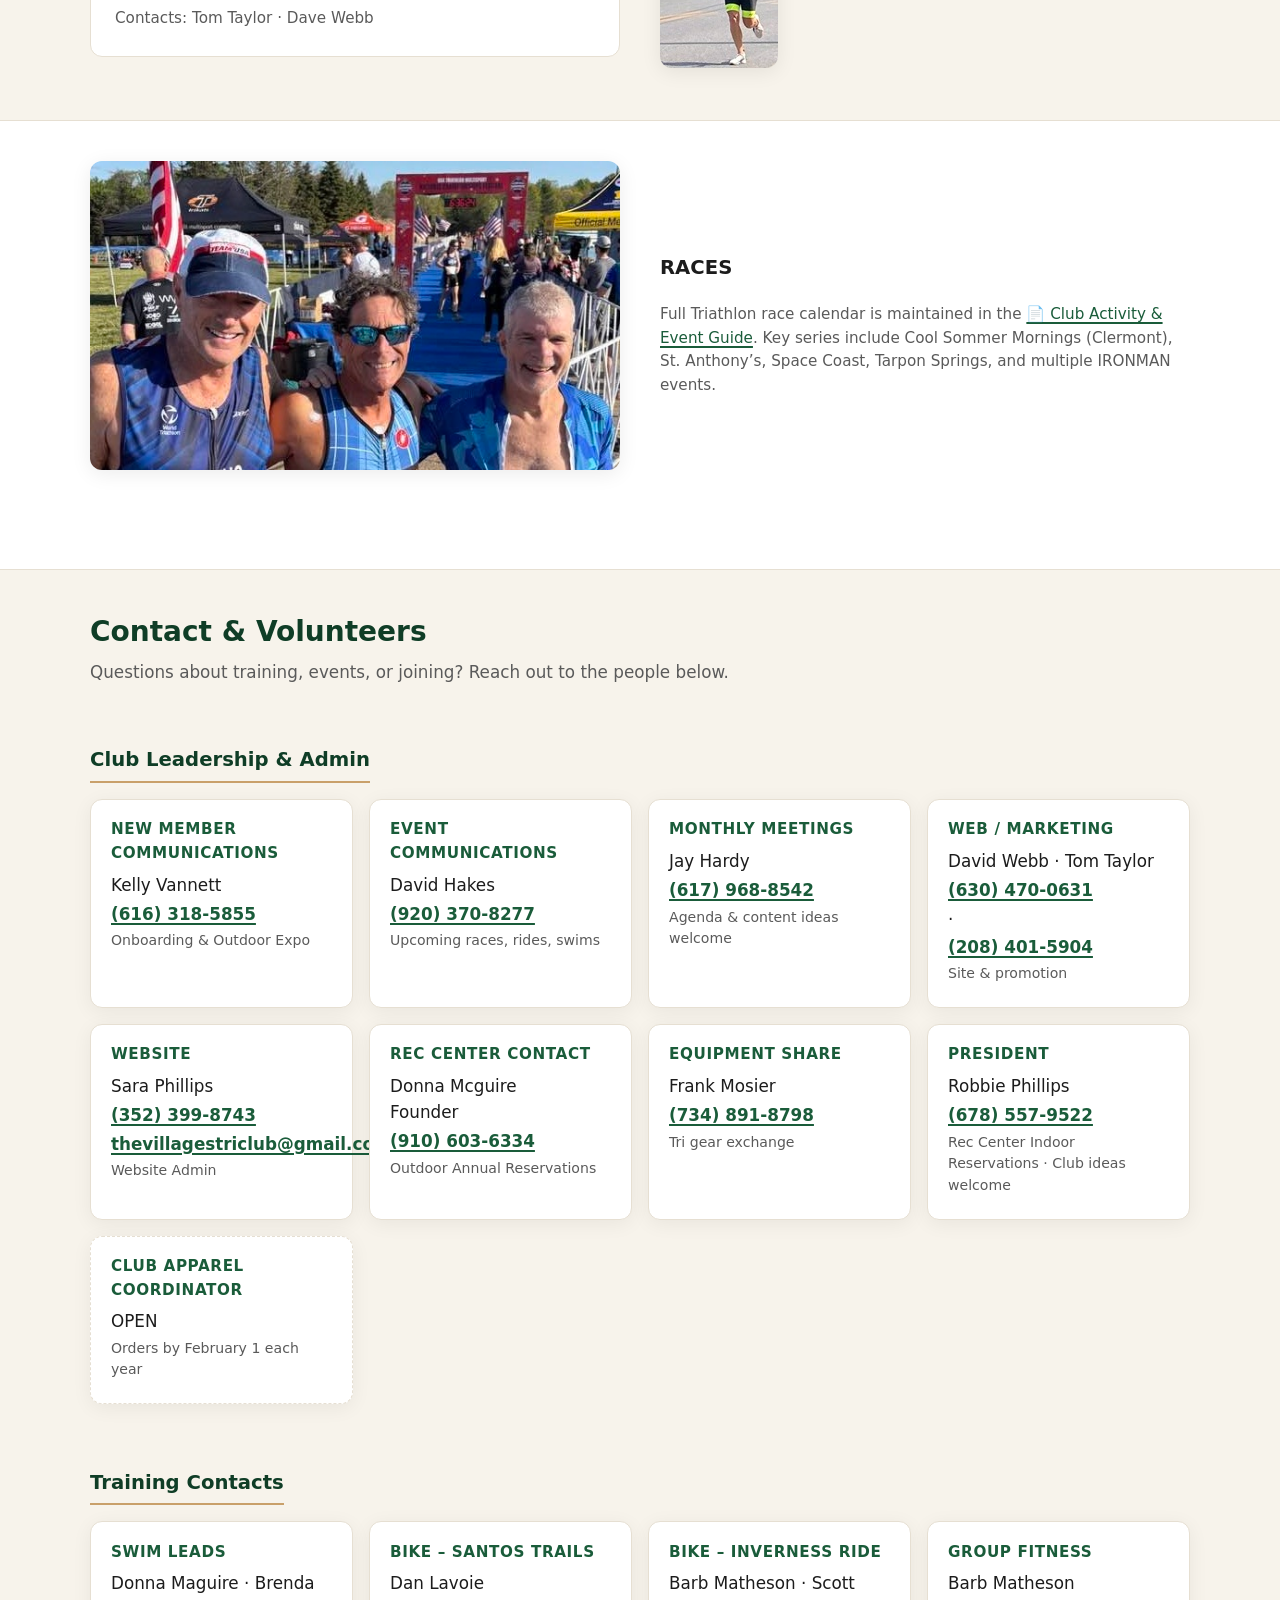
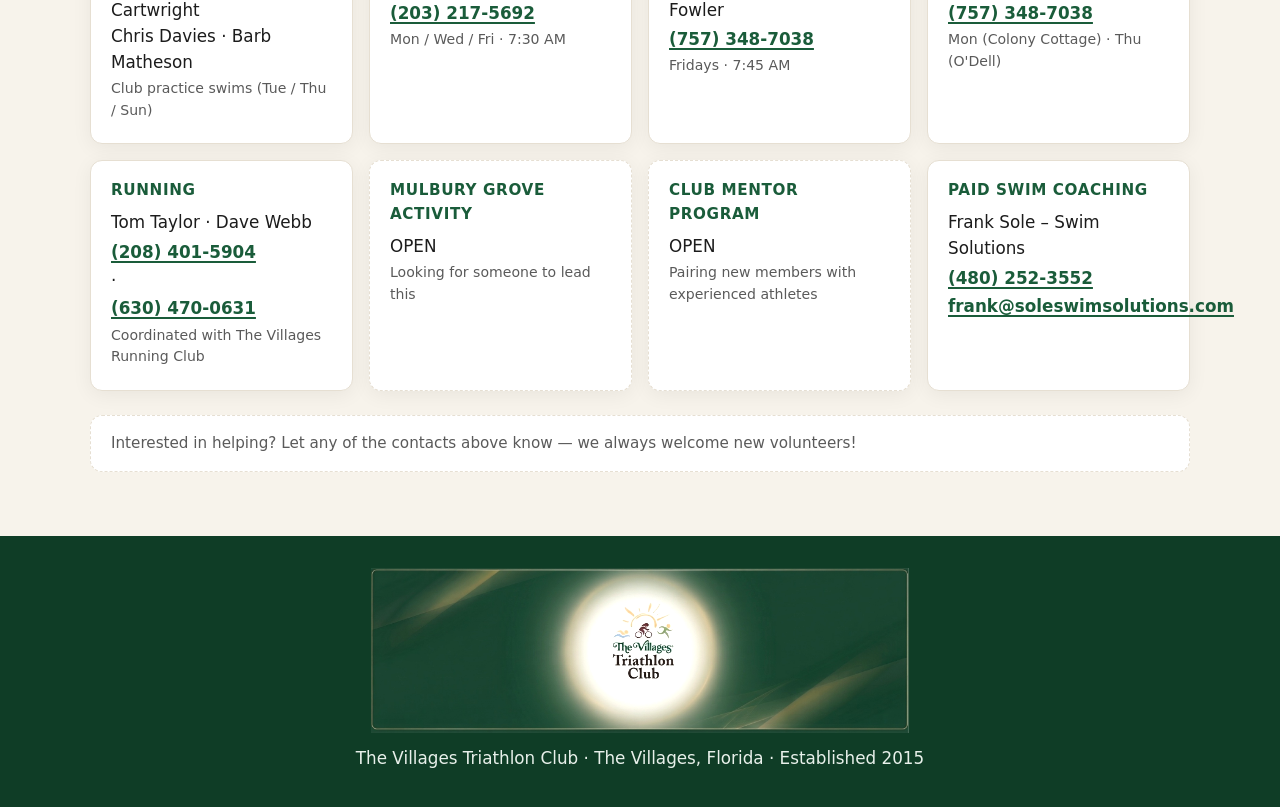
==== commit b9e5022e: "Restore Paid Swim Coaching contact card Restored the Paid Swim Coaching contact card in index.html." ====
--- a/index.html
+++ b/index.html
@@ -322,53 +322,53 @@
         <p class="role">Club practice swims (Tue / Thu / Sun)</p>
       </div>
 
+
+      <div class="contact-card">
+        <h3>Bike – Santos Trails</h3>
+        <p>Dan Lavoie</p>
+        <a href="tel:+12032175692">(203) 217-5692</a>
+        <p class="role">Mon / Wed / Fri · 7:30 AM</p>
+      </div>
+
+      <div class="contact-card">
+        <h3>Bike – Inverness Ride</h3>
+        <p>Barb Matheson · Scott Fowler</p>
+        <a href="tel:+17573487038">(757) 348-7038</a>
+        <p class="role">Fridays · 7:45 AM</p>
+      </div>
+
+      <div class="contact-card">
+        <h3>Group Fitness</h3>
+        <p>Barb Matheson</p>
+        <a href="tel:+17573487038">(757) 348-7038</a>
+        <p class="role">Mon (Colony Cottage) · Thu (O'Dell)</p>
+      </div>
+
+      <div class="contact-card">
+        <h3>Running</h3>
+        <p>Tom Taylor · Dave Webb</p>
+        <a href="tel:+12084015904">(208) 401-5904</a> · <a href="tel:+16304700631">(630) 470-0631</a>
+        <p class="role">Coordinated with The Villages Running Club</p>
+      </div>
+
+      <div class="contact-card" style="border-style: dashed;">
+        <h3>Mulbury Grove Activity</h3>
+        <p>OPEN</p>
+        <p class="role">Looking for someone to lead this</p>
+      </div>
+
+      <div class="contact-card" style="border-style: dashed;">
+        <h3>Club Mentor Program</h3>
+        <p>OPEN</p>
+        <p class="role">Pairing new members with experienced athletes</p>
+      </div>
+
       <div class="contact-card">
         <h3>Paid Swim Coaching</h3>
         <p>Frank Sole – Swim Solutions</p>
         <a href="tel:+14802523552">(480) 252-3552</a>
         <a href="mailto:frank@soleswimsolutions.com">frank@soleswimsolutions.com</a>
       </div>
-
-      <div class="contact-card">
-        <h3>Bike – Santos Trails</h3>
-        <p>Dan Lavoie</p>
-        <a href="tel:+12032175692">(203) 217-5692</a>
-        <p class="role">Mon / Wed / Fri · 7:30 AM</p>
-      </div>
-
-      <div class="contact-card">
-        <h3>Bike – Inverness Ride</h3>
-        <p>Barb Matheson · Scott Fowler</p>
-        <a href="tel:+17573487038">(757) 348-7038</a>
-        <p class="role">Fridays · 7:45 AM</p>
-      </div>
-
-      <div class="contact-card">
-        <h3>Group Fitness</h3>
-        <p>Barb Matheson</p>
-        <a href="tel:+17573487038">(757) 348-7038</a>
-        <p class="role">Mon (Colony Cottage) · Thu (O'Dell)</p>
-      </div>
-
-      <div class="contact-card">
-        <h3>Running</h3>
-        <p>Tom Taylor · Dave Webb</p>
-        <a href="tel:+12084015904">(208) 401-5904</a> · <a href="tel:+16304700631">(630) 470-0631</a>
-        <p class="role">Coordinated with The Villages Running Club</p>
-      </div>
-
-      <div class="contact-card" style="border-style: dashed;">
-        <h3>Mulbury Grove Activity</h3>
-        <p>OPEN</p>
-        <p class="role">Looking for someone to lead this</p>
-      </div>
-
-      <div class="contact-card" style="border-style: dashed;">
-        <h3>Club Mentor Program</h3>
-        <p>OPEN</p>
-        <p class="role">Pairing new members with experienced athletes</p>
-      </div>
-
       
     </div>
 
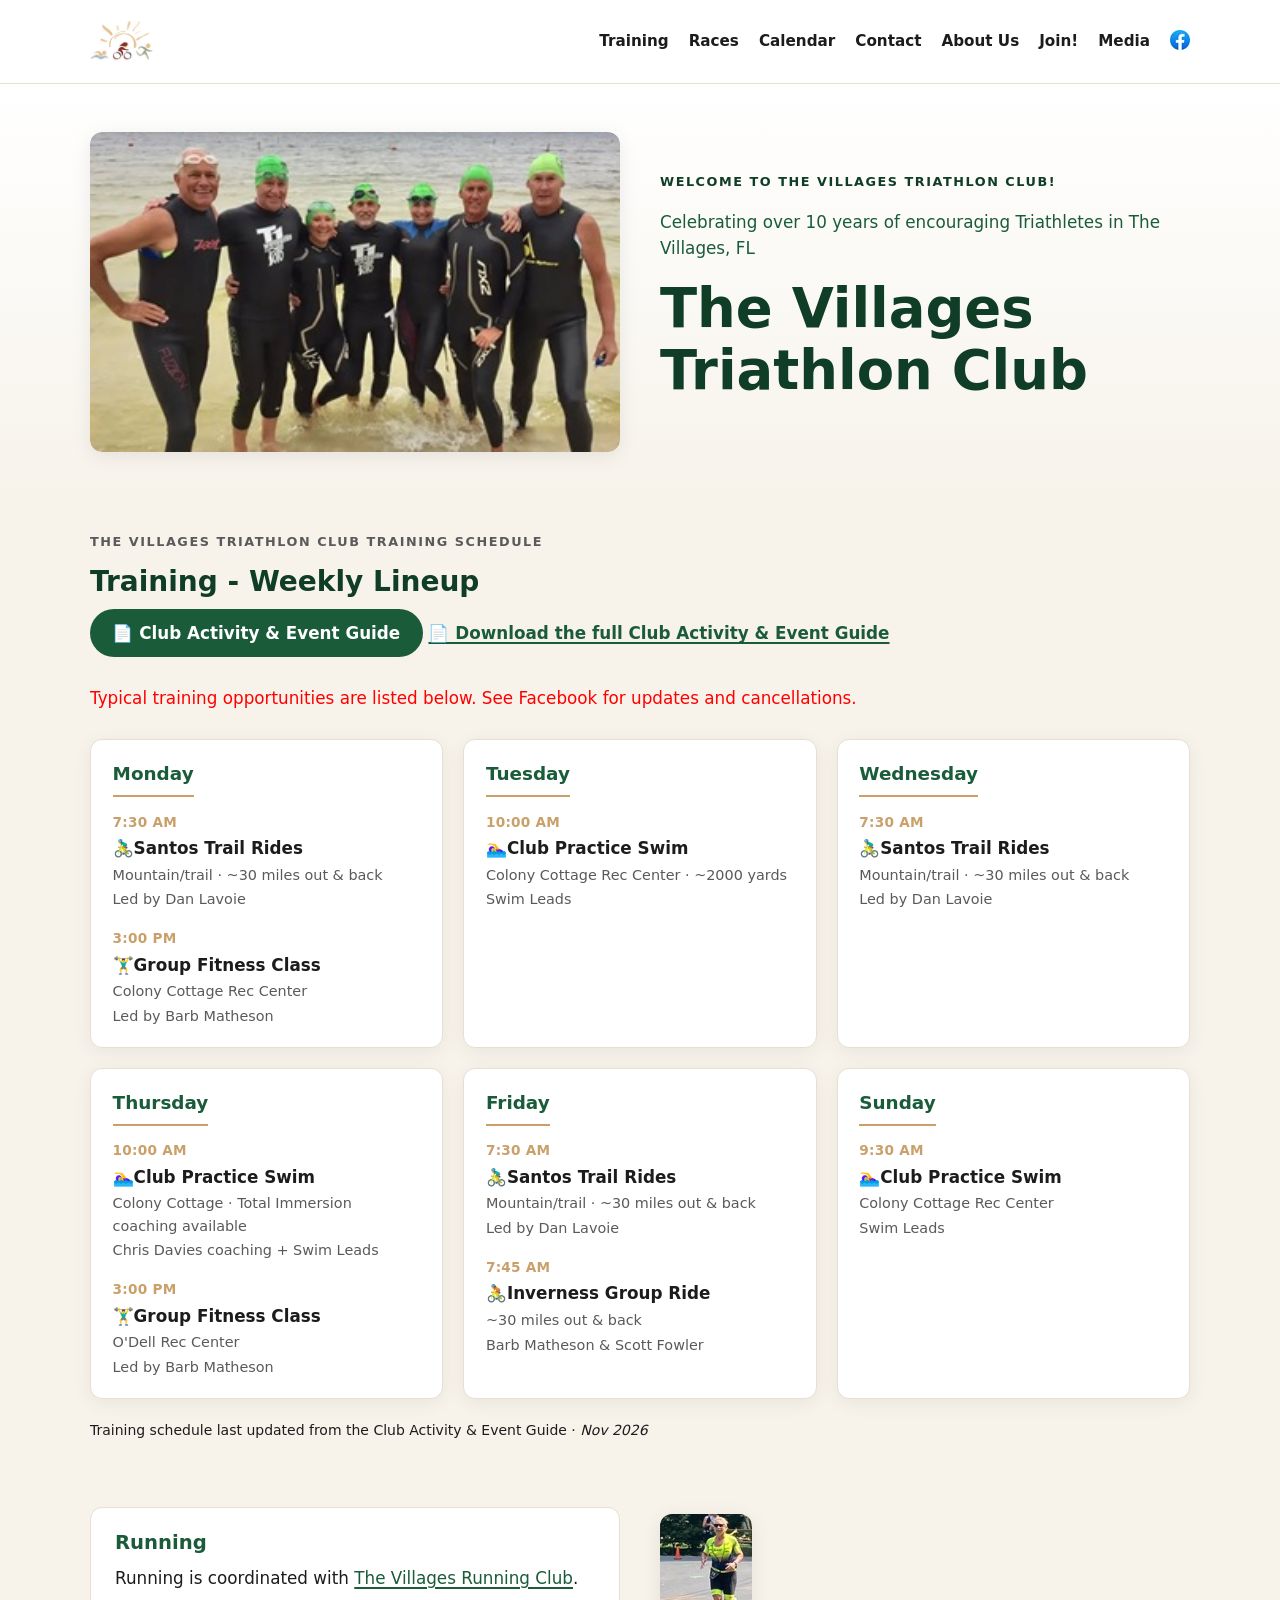
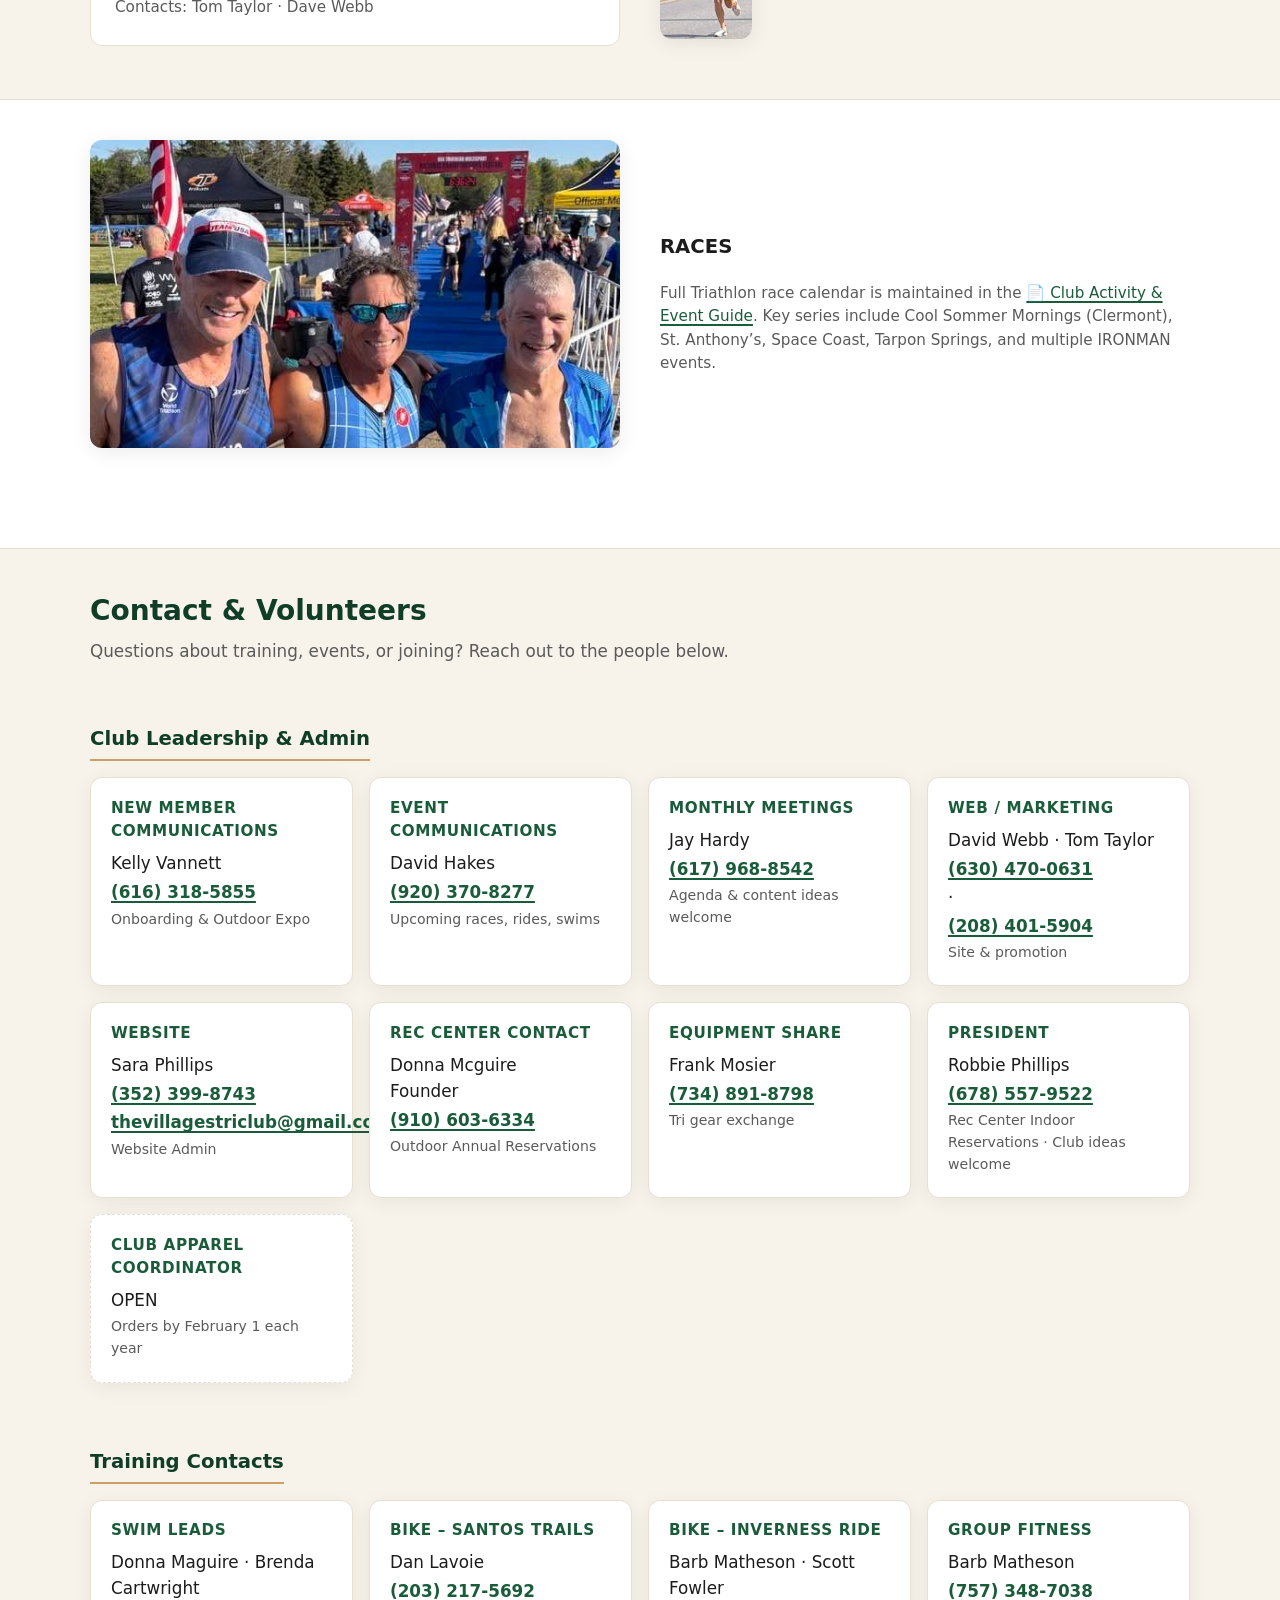
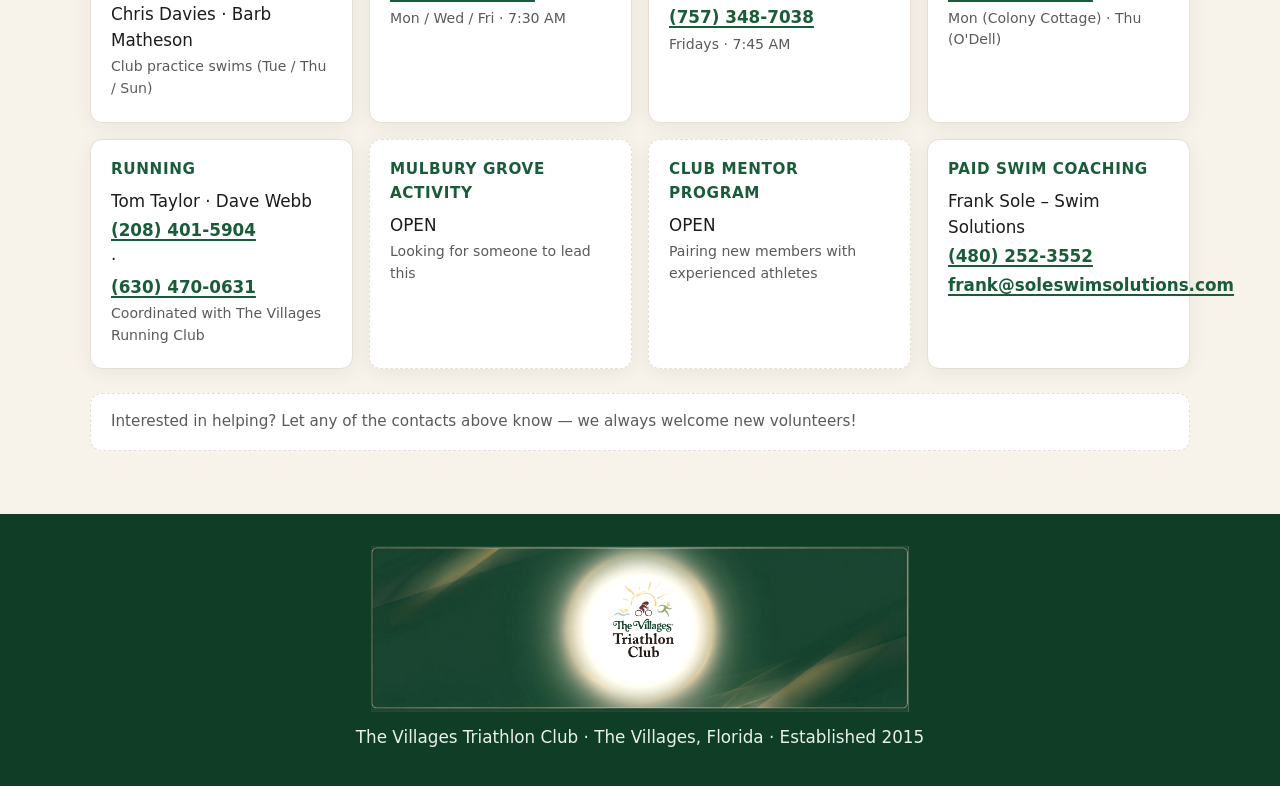
==== commit 122db955: "Adjust image height and slideshow timing" ====
--- a/index.html
+++ b/index.html
@@ -194,7 +194,7 @@
     </div>
 
     <!-- RIGHT COLUMN - photo -->
-    <div class="hero-photo"><img src="clubrun.jpg" alt="Club member running" style="height: 161px; width: auto; object-fit: cover; border-radius: 12px;">
+    <div class="hero-photo"><img src="clubrun.jpg" alt="Club member running" style="height: 125px; width: auto; object-fit: cover; border-radius: 12px;">
     </div>
 
   </div>
@@ -389,7 +389,7 @@
   </footer>
 
 <script>
-  // Simple slideshow - changes every 7 seconds
+  // Simple slideshow - changes every x seconds
   const slides = document.querySelectorAll('.slideshow .slide');
   let current = 0;
 
@@ -399,8 +399,8 @@
     slides[current].classList.add('active');
   }
 
-  // Change image every 7 seconds (7000 milliseconds)
-  setInterval(nextSlide, 7000);
+  // Change image every 4 seconds (4000 milliseconds)
+  setInterval(nextSlide, 4000);
 </script>
 
 
